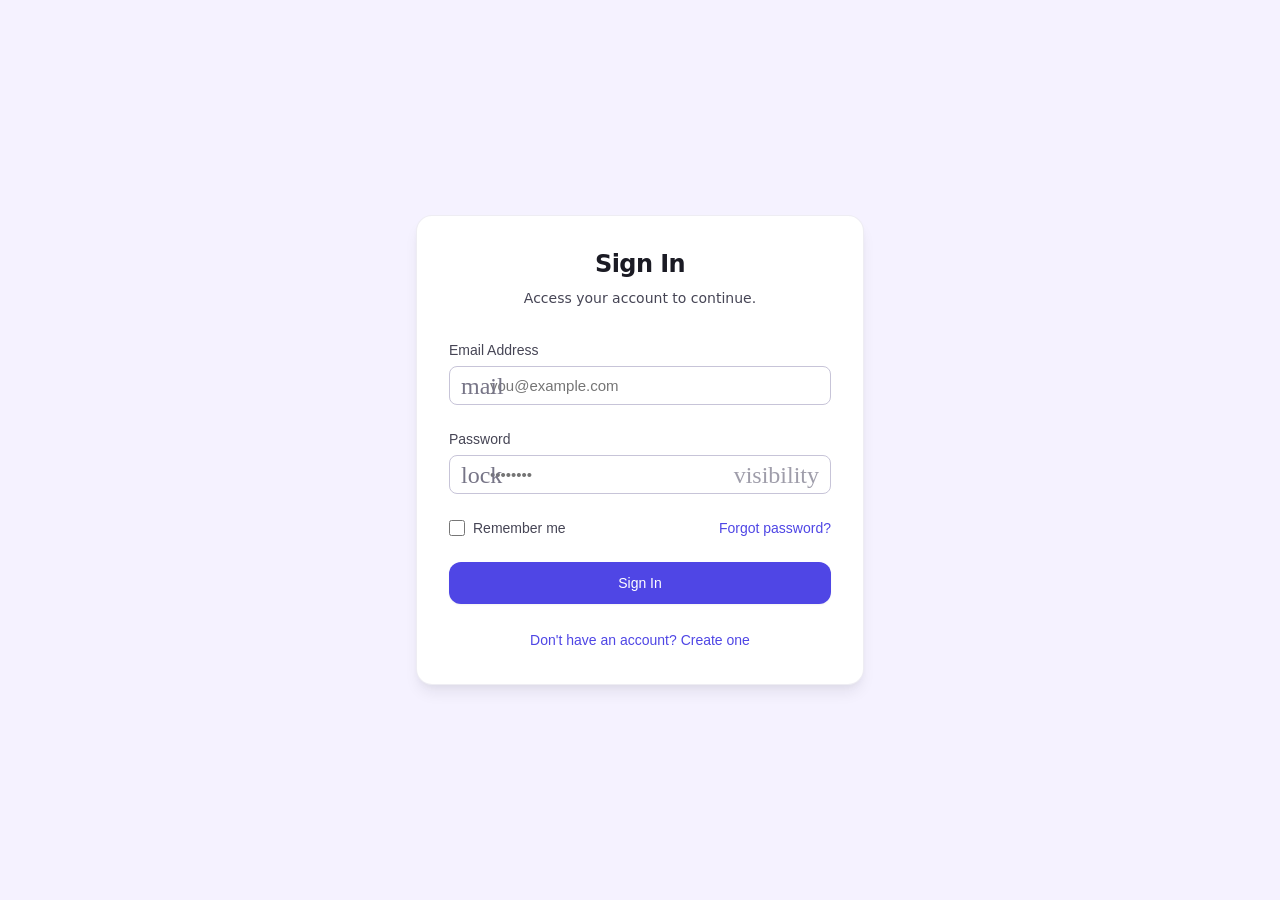
==== dashboard.html @ 5fe22afa "Save all changes" ====
<!DOCTYPE html>

<html lang="en"><head>
<link href="app.css" rel="stylesheet"/>
<script src="subsystems.js" defer></script>
<script src="session-profile.js" defer></script>
<script src="app.js" defer></script>
<script src="dashboard.js" defer></script>
<meta charset="utf-8"/>
<meta content="width=device-width, initial-scale=1.0" name="viewport"/>
<title>Dashboard</title>
<link href="https://fonts.googleapis.com/css2?family=Material+Symbols+Outlined:wght,FILL@100..700,0..1&amp;display=swap" rel="stylesheet"/>
<link href="https://fonts.googleapis.com/css2?family=Inter:wght@400;500;600;700;800;900&amp;family=Public+Sans:wght@400;500;600;700&amp;display=swap" rel="stylesheet"/>
<link href="https://fonts.googleapis.com/css2?family=Material+Symbols+Outlined:wght,FILL@100..700,0..1&amp;display=swap" rel="stylesheet"/>
</head>
<body class="bg-background text-on-background font-body h-screen flex flex-row overflow-hidden">
<div id="sidebar-backdrop" class="fixed top-16 bottom-0 left-0 right-0 md:inset-0 bg-gray-900/50 backdrop-blur-md z-40 hidden md:hidden transition-opacity duration-300 opacity-0"></div>
<!-- Left Sidebar (Collapsible on Desktop, Slide-over on Mobile) -->
<aside id="app-sidebar" class="dashboard-sidebar fixed md:static top-16 bottom-0 md:inset-y-0 left-0 z-50 bg-white flex flex-col h-[calc(100vh-4rem)] md:h-full shrink-0 shadow-xl md:shadow-none transition-all duration-300 ease-in-out overflow-hidden w-72 border-r border-slate-200 -translate-x-full md:translate-x-0 opacity-100">
    <div class="px-5 pt-6 pb-5 border-b border-slate-200">
        <div class="sidebar-brand-card rounded-[2rem] p-6 flex flex-col items-center text-center gap-3">
            <span class="sidebar-brand-icon inline-flex items-center justify-center w-14 h-14 rounded-[1.75rem] bg-slate-100 text-primary text-2xl shadow-sm">
                <span class="material-symbols-outlined">account_balance</span>
            </span>
            <p id="sidebar-brand-title" class="text-sm font-semibold text-slate-950 truncate">Subsystem</p>
            <p id="sidebar-brand-category" class="text-xs text-slate-500 mt-1 truncate">Select a subsystem</p>
        </div>
    </div>
    <nav class="flex-1 overflow-y-auto px-5 py-6 space-y-3">
        <a id="sidebar-dashboard-link" class="sidebar-main-link active" href="dashboard.html?subsystem=supply-chain">
            <span class="sidebar-main-link-icon material-symbols-outlined">dashboard</span>
            <span class="font-label font-medium text-sm">Dashboard</span>
        </a>
        <div id="sidebar-subsystem-nav-panel" class="sidebar-subsystem-nav-panel">
            <nav id="sidebar-subsystem-modules-nav" class="sidebar-subsystem-modules"></nav>
        </div>
    </nav>
</aside>
<!-- Main Content Wrapper -->
<div class="flex-1 flex flex-col h-full overflow-hidden relative">
<!-- TopNavBar (Adapted from JSON) -->
<header class="bg-surface/80 backdrop-blur-md shadow-sm border-b border-outline-variant/30 flex justify-between items-center h-16 px-6 w-full z-30 shrink-0">
<div class="flex items-center gap-3">
<!-- Small Logo and Separator (Responsive across all screen sizes) -->
<img src="data:image/svg+xml,%3Csvg xmlns='http://www.w3.org/2000/svg' width='32' height='32' viewBox='0 0 32 32'%3E%3Crect width='32' height='32' rx='8' fill='%23f1f5f9'/%3E%3Cpath d='M10 16a3 3 0 1 1 0-6 3 3 0 0 1 0 6zm12 6H10l4-5 2.5 3 2-2.5 3.5 4.5z' fill='%23cbd5e1'/%3E%3C/svg%3E" alt="Logo" class="w-8 h-8 rounded-lg object-cover border border-outline-variant/30 shadow-2xs shrink-0">
<span class="text-outline-variant font-light select-none">|</span>
<!-- Responsive Sidebar Toggle Button -->
<button id="desktop-sidebar-toggle" type="button" class="flex items-center justify-center p-2 rounded-xl text-on-surface-variant hover:text-on-surface hover:bg-surface-container-low focus:outline-none transition border border-outline-variant/30 shrink-0 min-w-[2.5rem] min-h-[2.5rem]" title="Close Sidebar">
<span class="material-symbols-outlined text-xl" id="sidebar-toggle-icon">menu_open</span>
</button>
</div>

<!-- Right Side: Profile Dropdown -->
<div class="relative flex items-center">
  <button id="profile-dropdown-toggle" type="button" class="flex items-center gap-3 p-1.5 rounded-full hover:bg-surface-container-low transition-colors focus:outline-none border border-transparent hover:border-outline-variant/30 cursor-pointer" aria-expanded="false" title="Account Menu">
    <div class="w-9 h-9 rounded-full bg-primary-container/30 border border-primary/20 flex items-center justify-center text-primary font-bold text-sm shadow-2xs shrink-0 overflow-hidden">
      <img src="/SupplyChain/Image/profile.jpg" alt="User profile" class="w-full h-full object-cover" onerror="this.style.display='none'; this.nextElementSibling.style.display='flex';" />
      <span style="display:none;" class="w-full h-full items-center justify-center">FJ</span>
    </div>
  </button>

<span class="material-symbols-outlined text-on-surface-variant text-sm hidden sm:inline-block">expand_more</span>
</button>

<!-- Profile Dropdown Menu Container -->
<div id="profile-dropdown-menu" class="absolute right-0 top-14 w-60 bg-surface rounded-2xl shadow-xl border border-outline-variant/30 py-2 z-50 transition-all duration-200 hidden opacity-0 scale-95 origin-top-right">
<div class="px-4 py-3 border-b border-outline-variant/20 md:hidden">
<p class="text-sm font-semibold text-on-surface">Admin User</p>
<p class="text-xs text-on-surface-variant truncate">admin@example.com</p>
</div>
<div class="px-4 py-2 hidden md:block">
<p class="text-xs font-medium text-on-surface-variant uppercase tracking-wider">Account</p>
</div>
<a href="#" class="flex items-center gap-3 px-4 py-2.5 text-sm text-on-surface hover:bg-surface-container-low hover:text-primary transition-colors">
<span class="material-symbols-outlined text-lg text-on-surface-variant">person</span>
<span class="font-medium">My Profile</span>
</a>
<a href="#" class="flex items-center gap-3 px-4 py-2.5 text-sm text-on-surface hover:bg-surface-container-low hover:text-primary transition-colors">
<span class="material-symbols-outlined text-lg text-on-surface-variant">manage_accounts</span>
<span class="font-medium">Settings</span>
</a>
<a href="#" class="flex items-center gap-3 px-4 py-2.5 text-sm text-on-surface hover:bg-surface-container-low hover:text-primary transition-colors">
<span class="material-symbols-outlined text-lg text-on-surface-variant">notifications</span>
<span class="font-medium">Notifications</span>
</a>
<div class="my-1 border-t border-outline-variant/20"></div>
<a href="#" onclick="openDashboardModal('dash-logout-modal'); return false;" class="flex items-center gap-3 px-4 py-2.5 text-sm text-red-600 hover:bg-red-50 transition-colors font-medium cursor-pointer">
<span class="material-symbols-outlined text-lg">logout</span>
<span>Log Out</span>
</a>
</div>
</div>
</header>
<!-- Main Scrollable Area -->
<main class="flex-1 overflow-y-auto bg-surface-container-lowest p-6 md:p-8">
<div class="max-w-7xl mx-auto space-y-8">
<div class="flex flex-col gap-6">
    <!-- Enterprise Dynamic Breadcrumb Standard Bar (Multi-Module Compatible) -->
    <div class="bg-surface-container-lowest rounded-xl sm:rounded-2xl border border-outline-variant/60 shadow-sm p-4 sm:px-6 sm:py-4.5 flex flex-col md:flex-row md:items-center justify-between gap-4 w-full max-w-full">
        <nav aria-label="Breadcrumb" class="flex flex-wrap items-center gap-2 sm:gap-3 min-w-0">
            <!-- Active Synchronized View -->
            <div class="inline-flex items-center gap-2 px-3.5 py-2 rounded-xl bg-primary/10 text-primary text-xs sm:text-sm font-bold border border-primary/20 shadow-2xs">
                <span class="material-symbols-outlined text-[20px] fill">dashboard</span>
                <span>Dashboard</span>
                <span class="h-2 w-2 rounded-full bg-emerald-500 animate-pulse" title="Live Synchronized View"></span>
            </div>
        </nav>
    </div>
    <div class="flex flex-col sm:flex-row sm:items-center justify-between gap-4 w-full">
        <div>
            <h1 class="text-3xl font-headline font-bold text-on-surface" id="dashboard-heading">Welcome back, Admin</h1>
            <p class="text-on-surface-variant text-sm mt-2" id="dashboard-copy">Here’s what’s happening in Financial Management today.</p>
        </div>
        <div class="flex flex-wrap items-center justify-start sm:justify-end gap-3 shrink-0">
            <div class="relative">
                <select id="time-range-selector" class="appearance-none bg-surface border border-outline-variant/50 rounded-xl px-4 py-2 pr-8 text-sm font-medium text-on-surface hover:border-outline-variant focus:outline-none focus:border-primary cursor-pointer">
                    <option value="7">Last 7 days</option>
                    <option value="30" selected>Last 30 days</option>
                    <option value="90">This Quarter</option>
                    <option value="365">This Year</option>
                </select>
                <span class="material-symbols-outlined absolute right-2 top-1/2 -translate-y-1/2 text-on-surface-variant pointer-events-none text-sm">calendar_today</span>
            </div>
            <button id="export-report" class="btn-secondary dashboard-action-button m-0">
                <span class="material-symbols-outlined">file_download</span>
                Export Report
            </button>
            <button id="new-transaction" class="btn-primary dashboard-action-button m-0">
                <span class="material-symbols-outlined">add</span>
                New Transaction
            </button>
        </div>
    </div>
</div>
<!-- Critical Alerts Section -->
<div id="dashboard-critical-alerts" class="hidden"></div>
<!-- Stat Cards Grid -->
<div id="dashboard-stats-grid" class="grid grid-cols-1 sm:grid-cols-2 lg:grid-cols-4 gap-6"></div>
<div id="dashboard-charts" class="grid grid-cols-1 lg:grid-cols-[1.8fr_1fr] gap-6">
    <div id="dashboard-chart-overview" class="dashboard-card bg-white shadow-sm border border-slate-200"></div>
    <div id="dashboard-chart-breakdown" class="dashboard-card bg-white shadow-sm border border-slate-200"></div>
</div>
<div class="grid grid-cols-1 xl:grid-cols-[2.5fr_1fr] gap-6">
    <div class="bg-white rounded-[1.75rem] shadow-sm border border-slate-200 overflow-hidden">
        <div class="px-6 py-4 border-b border-outline-variant/30 flex flex-col sm:flex-row sm:items-center justify-between gap-4">
            <h2 class="text-lg font-headline font-semibold text-on-surface">Recent Activity</h2>
            <div class="flex items-center gap-2">
                <div class="flex gap-1 bg-surface-container-low rounded-lg p-1">
                    <button class="activity-filter-btn active px-3 py-1.5 rounded-md text-xs font-medium transition-colors" data-filter="all">All</button>
                    <button class="activity-filter-btn px-3 py-1.5 rounded-md text-xs font-medium transition-colors" data-filter="Shipments">Shipments</button>
                    <button class="activity-filter-btn px-3 py-1.5 rounded-md text-xs font-medium transition-colors" data-filter="Inventory">Inventory</button>
                    <button class="activity-filter-btn px-3 py-1.5 rounded-md text-xs font-medium transition-colors" data-filter="Vendors">Vendors</button>
                </div>
                <button class="text-sm font-medium text-primary hover:text-on-primary-fixed-variant transition-colors flex items-center gap-1">
                    View All <span class="material-symbols-outlined text-sm">arrow_forward</span>
                </button>
            </div>
        </div>
        <div class="overflow-x-auto">
            <table class="w-full text-left border-collapse">
                <thead>
                    <tr class="bg-surface-container-low/50">
                        <th class="px-6 py-3 text-xs font-semibold text-on-surface-variant uppercase tracking-wider border-b border-outline-variant/30 cursor-pointer hover:bg-surface-container-low transition-colors group">
                            <div class="flex items-center justify-between gap-2.5 whitespace-nowrap"><span>Activity</span> <span class="material-symbols-outlined text-[15px] shrink-0 ml-1.5 opacity-0 group-hover:opacity-100 transition-opacity">arrow_downward</span></div>
                        </th>
                        <th class="px-6 py-3 text-xs font-semibold text-on-surface-variant uppercase tracking-wider border-b border-outline-variant/30 cursor-pointer hover:bg-surface-container-low transition-colors group">
                            <div class="flex items-center justify-between gap-2.5 whitespace-nowrap"><span>Status</span> <span class="material-symbols-outlined text-[15px] shrink-0 ml-1.5 opacity-0 group-hover:opacity-100 transition-opacity">arrow_downward</span></div>
                        </th>
                        <th class="px-6 py-3 text-xs font-semibold text-on-surface-variant uppercase tracking-wider border-b border-outline-variant/30 cursor-pointer hover:bg-surface-container-low transition-colors group">
                            <div class="flex items-center justify-between gap-2.5 whitespace-nowrap"><span>Time</span> <span class="material-symbols-outlined text-[15px] shrink-0 ml-1.5 opacity-0 group-hover:opacity-100 transition-opacity">arrow_downward</span></div>
                        </th>
                        <th class="px-6 py-3 text-xs font-semibold text-on-surface-variant uppercase tracking-wider border-b border-outline-variant/30">Action</th>
                    </tr>
                </thead>
                <tbody id="dashboard-activity-tbody" class="divide-y divide-outline-variant/20"></tbody>
            </table>
        </div>
        <div class="px-6 py-4 border-t border-outline-variant/30 flex items-center justify-between bg-surface-container-low/30">
            <p class="text-sm text-on-surface-variant">Showing <span class="font-medium">1</span> to <span class="font-medium">3</span> of <span class="font-medium">45</span> results</p>
            <div class="flex gap-2">
                <button class="px-3 py-1 rounded border border-outline-variant/50 text-sm font-medium text-on-surface-variant hover:bg-surface-variant transition-colors disabled:opacity-50">Previous</button>
                <button class="px-3 py-1 rounded border border-outline-variant/50 text-sm font-medium text-on-surface-variant hover:bg-surface-variant transition-colors">Next</button>
            </div>
        </div>
    </div>
    <div id="dashboard-quick-actions" class="bg-surface rounded-xl shadow-sm border border-outline-variant/30 p-6">
        <div class="flex items-center justify-between mb-4">
            <h2 class="text-lg font-headline font-semibold text-on-surface">Quick Actions</h2>
        </div>
        <div id="dashboard-quick-actions-list" class="space-y-3"></div>
    </div>
</div>
</div>
<!-- Footer from JSON -->
<footer class="mt-12 w-full py-8 border-t border-outline-variant/30 flex flex-col md:flex-row justify-between items-center gap-4 text-label-sm">
<div class="flex items-center gap-2">
<span class="text-lg font-headline font-bold text-on-surface">Dashboard</span>
<span class="text-on-surface-variant">© 2026 Dashboard Application. All rights reserved.</span>
</div>
<div class="flex gap-4">
<a class="text-on-surface-variant hover:underline hover:text-primary transition-colors" href="#">Privacy Policy</a>
<a class="text-on-surface-variant hover:underline hover:text-primary transition-colors" href="#">Terms of Service</a>
<a class="text-on-surface-variant hover:underline hover:text-primary transition-colors" href="#">Github</a>
<a class="text-on-surface-variant hover:underline hover:text-primary transition-colors" href="#">Support</a>
</div>
</footer>
</main>
</div>

<!-- Dashboard Confirmation Modals -->
<div id="dash-delete-modal" class="fixed inset-0 z-50 flex items-center justify-center p-4 bg-gray-900/60 backdrop-blur-sm hidden opacity-0 transition-opacity duration-200" onclick="if(event.target.id==='dash-delete-modal') closeDashboardModal('dash-delete-modal')">
<div class="bg-surface rounded-3xl max-w-md w-full p-6 md:p-7 shadow-2xl border border-outline-variant/30 relative transform scale-95 transition-transform duration-200" onclick="event.stopPropagation()">
<button type="button" onclick="closeDashboardModal('dash-delete-modal')" class="absolute top-5 right-5 p-1.5 rounded-full text-on-surface-variant hover:text-on-surface hover:bg-surface-container-low transition-colors" title="Close modal">
<span class="material-symbols-outlined text-xl">close</span>
</button>
<div class="flex items-center gap-3 mb-5">
<div class="w-12 h-12 rounded-2xl bg-red-100 border border-red-200 flex items-center justify-center text-red-600 shrink-0">
<span class="material-symbols-outlined text-2xl">delete_forever</span>
</div>
<div>
<h3 class="text-lg font-headline font-bold text-on-surface">Delete User Record</h3>
<p class="text-xs text-on-surface-variant">Permanent action &bull; Revoke access</p>
</div>
</div>
<p class="text-sm text-on-surface leading-relaxed mb-6">
Are you sure you want to delete the account for <strong id="delete-target-name" class="font-semibold text-red-600">Sarah Jenkins</strong>? All historical logs and permissions will be purged.
</p>
<div class="flex justify-end gap-3 pt-4 border-t border-outline-variant/20">
<button type="button" onclick="closeDashboardModal('dash-delete-modal')" class="px-4 py-2 rounded-xl border border-outline-variant/50 text-on-surface font-medium text-sm hover:bg-surface-container-low transition-colors cursor-pointer">
Cancel
</button>
<button type="button" onclick="confirmDashboardAction('dash-delete-modal', 'User record deleted successfully!')" class="flex items-center gap-1.5 px-5 py-2 rounded-xl bg-red-600 hover:bg-red-700 text-white font-semibold text-sm shadow-md shadow-red-600/20 transition-all cursor-pointer">
<span class="material-symbols-outlined text-base">delete</span>
<span>Delete Permanently</span>
</button>
</div>
</div>
</div>

<div id="dash-logout-modal" class="fixed inset-0 z-50 flex items-center justify-center p-4 bg-gray-900/60 backdrop-blur-sm hidden opacity-0 transition-opacity duration-200" onclick="if(event.target.id==='dash-logout-modal') closeDashboardModal('dash-logout-modal')">
<div class="bg-surface rounded-3xl max-w-sm w-full p-6 shadow-2xl border border-outline-variant/30 relative transform scale-95 transition-transform duration-200 text-center" onclick="event.stopPropagation()">
<button type="button" onclick="closeDashboardModal('dash-logout-modal')" class="absolute top-4 right-4 p-1.5 rounded-full text-on-surface-variant hover:text-on-surface hover:bg-surface-container-low transition-colors" title="Close modal">
<span class="material-symbols-outlined text-xl">close</span>
</button>
<div class="w-14 h-14 shrink-0 rounded-full bg-surface-container-high border border-outline-variant/40 flex items-center justify-center text-on-surface mx-auto mb-4">
<span class="material-symbols-outlined text-3xl text-on-surface-variant">logout</span>
</div>
<h3 class="text-xl font-headline font-bold text-on-surface mb-2">Sign Out of Session?</h3>
<p class="text-sm text-on-surface-variant leading-relaxed mb-6">
Are you sure you want to log out of your current administration session?
</p>
<div class="flex gap-3">
<button type="button" onclick="closeDashboardModal('dash-logout-modal')" class="flex-1 px-4 py-2.5 rounded-xl border border-outline-variant/50 text-on-surface font-medium text-sm hover:bg-surface-container-low transition-colors cursor-pointer">
Cancel
</button>
<button type="button" onclick="performLogout()" class="flex-1 px-4 py-2.5 rounded-xl bg-red-600 hover:bg-red-700 text-white font-semibold text-sm shadow-md shadow-red-600/20 transition-all cursor-pointer">
    Sign Out
    </button>
</div>
</div>
</div>

<div id="dash-quick-action-modal" class="fixed inset-0 z-50 flex items-center justify-center p-4 bg-gray-900/60 backdrop-blur-sm hidden opacity-0 transition-opacity duration-200" onclick="if(event.target.id==='dash-quick-action-modal') closeDashboardModal('dash-quick-action-modal')">
<div class="bg-surface rounded-3xl max-w-md w-full p-6 shadow-2xl border border-outline-variant/30 relative transform scale-95 transition-transform duration-200" onclick="event.stopPropagation()">
<button type="button" onclick="closeDashboardModal('dash-quick-action-modal')" class="absolute top-4 right-4 p-1.5 rounded-full text-on-surface-variant hover:text-on-surface hover:bg-surface-container-low transition-colors" title="Close modal">
<span class="material-symbols-outlined text-xl">close</span>
</button>
<div class="flex items-center gap-3 mb-5">
<div class="w-12 h-12 rounded-2xl bg-primary/10 border border-primary/20 flex items-center justify-center text-primary shrink-0">
<span class="material-symbols-outlined text-2xl" id="quick-action-modal-icon">bolt</span>
</div>
<div>
<h3 class="text-lg font-headline font-bold text-on-surface" id="quick-action-modal-title">Quick Action</h3>
<p class="text-xs text-on-surface-variant">Complete the form below</p>
</div>
</div>
<div id="quick-action-modal-content" class="space-y-4 mb-6"></div>
<div class="flex justify-end gap-3 pt-4 border-t border-outline-variant/20">
<button type="button" onclick="closeDashboardModal('dash-quick-action-modal')" class="px-4 py-2 rounded-xl border border-outline-variant/50 text-on-surface font-medium text-sm hover:bg-surface-container-low transition-colors cursor-pointer">
Cancel
</button>
<button type="button" onclick="submitQuickAction()" class="flex items-center gap-1.5 px-5 py-2 rounded-xl bg-primary hover:bg-primary/90 text-white font-semibold text-sm shadow-md shadow-primary/20 transition-all cursor-pointer">
<span class="material-symbols-outlined text-base">check</span>
<span>Submit</span>
</button>
</div>
</div>
</div>

<div id="dash-toast-container" class="fixed bottom-6 right-6 z-50 flex flex-col gap-2 pointer-events-none"></div>

<script>
    function openDashboardModal(modalId, targetName) {
        if (targetName && document.getElementById('delete-target-name')) {
            document.getElementById('delete-target-name').textContent = targetName;
        }
        const modal = document.getElementById(modalId);
        if (!modal) return;
        modal.classList.remove('hidden');
        void modal.offsetWidth;
        modal.classList.remove('opacity-0');
        modal.classList.add('opacity-100');
        const box = modal.firstElementChild;
        if (box) {
            box.classList.remove('scale-95');
            box.classList.add('scale-100');
        }
        document.body.style.overflow = 'hidden';
    }
    
    function closeDashboardModal(modalId) {
        const modal = document.getElementById(modalId);
        if (!modal) return;
        modal.classList.remove('opacity-100');
        modal.classList.add('opacity-0');
        const box = modal.firstElementChild;
        if (box) {
            box.classList.remove('scale-100');
            box.classList.add('scale-95');
        }
        setTimeout(() => {
            modal.classList.add('hidden');
            document.body.style.overflow = '';
        }, 200);
    }
    
    function confirmDashboardAction(modalId, toastMessage) {
        closeDashboardModal(modalId);
        const container = document.getElementById('dash-toast-container');
        if (!container) return;
        const toast = document.createElement('div');
        toast.className = 'bg-surface text-on-surface px-5 py-3.5 rounded-2xl shadow-xl border border-outline-variant/40 flex items-center gap-3 transform translate-y-4 opacity-0 transition-all duration-300 pointer-events-auto';
        toast.innerHTML = `
            <div class="w-7 h-7 rounded-full bg-green-100 text-green-700 flex items-center justify-center shrink-0">
                <span class="material-symbols-outlined text-sm font-bold">check</span>
            </div>
            <span class="text-sm font-medium">${toastMessage}</span>
        `;
        container.appendChild(toast);
        void toast.offsetWidth;
        toast.classList.remove('translate-y-4', 'opacity-0');
        setTimeout(() => {
            toast.classList.add('translate-y-4', 'opacity-0');
            setTimeout(() => toast.remove(), 300);
        }, 3500);
    }
    
    async function performLogout() {
        const BASE = window.APP_BASE_URL || '/SupplyChain';
        closeDashboardModal('dash-logout-modal');
        try {
            await fetch(`${BASE}/logout.php`, {
                method: 'POST',
                credentials: 'same-origin'
            });
        } catch (e) {
            console.warn('Logout server call skipped:', e);
        }
        localStorage.removeItem('authToken');
        sessionStorage.clear();

        const container = document.getElementById('dash-toast-container');
        if (container) {
            const toast = document.createElement('div');
            toast.className = 'bg-surface text-on-surface px-5 py-3.5 rounded-2xl shadow-xl border border-outline-variant/40 flex items-center gap-3 transform translate-y-4 opacity-0 transition-all duration-300 pointer-events-auto';
            toast.innerHTML = `
                <div class="w-7 h-7 rounded-full bg-green-100 text-green-700 flex items-center justify-center shrink-0">
                    <span class="material-symbols-outlined text-sm font-bold">check</span>
                </div>
                <span class="text-sm font-medium">Signed out successfully.</span>
            `;
            container.appendChild(toast);
            void toast.offsetWidth;
            toast.classList.remove('translate-y-4', 'opacity-0');
        }

        setTimeout(() => {
            window.location.replace('index.html');
        }, 600);
    }

    document.addEventListener('keydown', (e) => {
        if (e.key === 'Escape') {
            ['dash-delete-modal', 'dash-logout-modal'].forEach(id => {
                const modal = document.getElementById(id);
                if (modal && !modal.classList.contains('hidden')) {
                    closeDashboardModal(id);
                }
            });
        }
    });

    const actionIconMap = {
        'Approve purchase orders': 'task_alt',
        'Review supplier ratings': 'star',
        'Update inventory counts': 'inventory_2',
        'Track outstanding shipments': 'local_shipping'
    };

    function openQuickActionModal(action) {
        const modal = document.getElementById('dash-quick-action-modal');
        const titleEl = document.getElementById('quick-action-modal-title');
        const iconEl = document.getElementById('quick-action-modal-icon');
        const contentEl = document.getElementById('quick-action-modal-content');

        if (!modal || !titleEl || !iconEl || !contentEl) return;

        titleEl.textContent = action;
        iconEl.textContent = actionIconMap[action] || 'bolt';

        const formFields = {
            'Approve purchase orders': `
                <div>
                    <label class="block text-sm font-medium text-on-surface mb-1">PO Number</label>
                    <input type="text" class="w-full px-3 py-2 rounded-lg border border-outline-variant/50 focus:outline-none focus:border-primary" placeholder="Enter PO number">
                </div>
                <div>
                    <label class="block text-sm font-medium text-on-surface mb-1">Supplier</label>
                    <input type="text" class="w-full px-3 py-2 rounded-lg border border-outline-variant/50 focus:outline-none focus:border-primary" placeholder="Enter supplier name">
                </div>
            `,
            'Review supplier ratings': `
                <div>
                    <label class="block text-sm font-medium text-on-surface mb-1">Supplier</label>
                    <select class="w-full px-3 py-2 rounded-lg border border-outline-variant/50 focus:outline-none focus:border-primary">
                        <option>Select supplier...</option>
                        <option>Supplier Alpha</option>
                        <option>Supplier Beta</option>
                        <option>Supplier Gamma</option>
                    </select>
                </div>
                <div>
                    <label class="block text-sm font-medium text-on-surface mb-1">Rating (1-5)</label>
                    <input type="number" min="1" max="5" class="w-full px-3 py-2 rounded-lg border border-outline-variant/50 focus:outline-none focus:border-primary" placeholder="5">
                </div>
            `,
            'Update inventory counts': `
                <div>
                    <label class="block text-sm font-medium text-on-surface mb-1">SKU / Item</label>
                    <input type="text" class="w-full px-3 py-2 rounded-lg border border-outline-variant/50 focus:outline-none focus:border-primary" placeholder="Enter SKU">
                </div>
                <div>
                    <label class="block text-sm font-medium text-on-surface mb-1">New Count</label>
                    <input type="number" class="w-full px-3 py-2 rounded-lg border border-outline-variant/50 focus:outline-none focus:border-primary" placeholder="Enter quantity">
                </div>
            `,
            'Track outstanding shipments': `
                <div>
                    <label class="block text-sm font-medium text-on-surface mb-1">Tracking Number</label>
                    <input type="text" class="w-full px-3 py-2 rounded-lg border border-outline-variant/50 focus:outline-none focus:border-primary" placeholder="Enter tracking number">
                </div>
            `
        };

        contentEl.innerHTML = formFields[action] || '<p class="text-sm text-on-surface-variant">No form fields configured for this action.</p>';

        openDashboardModal('dash-quick-action-modal');
    }

    function submitQuickAction() {
        closeDashboardModal('dash-quick-action-modal');
        confirmDashboardAction(null, 'Action submitted successfully!');
    }

    (async function ensureAuthenticated() {
        const BASE = window.APP_BASE_URL || '/SupplyChain';
        try {
            const resp = await fetch(`${BASE}/check_session.php`, {
                method: 'GET',
                credentials: 'same-origin'
            });
            if (!resp.ok) {
                window.location.replace('index.html');
                return;
            }
            let data = {};
            const contentType = resp.headers.get('content-type') || '';
            if (contentType.includes('application/json')) {
                data = await resp.json();
            } else {
                const raw = await resp.text();
                const s = raw.indexOf('{');
                const en = raw.lastIndexOf('}');
                if (s !== -1 && en !== -1) {
                    try { data = JSON.parse(raw.slice(s, en + 1)); } catch (_) { /* ignore */ }
                }
            }
            if (!data || !data.logged_in) {
                window.location.replace('index.html');
                return;
            }
            applyUserToProfile(data);
        } catch (e) {
            console.warn('Auth check error:', e);
        }
    })();
    </script>
</body></html>
---- app.css ----
/* ==========================================================================
   PURE CSS LARAVEL BREEZE & MATERIAL 3 DESIGN SYSTEM (app.css)
   Universal CSS-Only Stylesheet for index.html and all 15 code.html prototypes.
   Zero Tailwind CSS, Zero JavaScript required. Pure CSS Utility & UI Architecture.
   ========================================================================== */

@import url('https://fonts.googleapis.com/css2?family=Inter:wght@300;400;500;600;700;800;900&family=Public+Sans:wght@400;500;600&display=swap');
@import url('https://fonts.googleapis.com/css2?family=Material+Symbols+Outlined:wght,FILL@100..700,0..1&display=swap');

:root {
  /* Core Design Tokens - Breeze & Material 3 Light Theme */
  --bg-main: #fcf8ff;
  --bg-surface-low: #f5f2ff;
  --bg-surface: #ffffff;
  --bg-surface-high: #eae6f4;
  --bg-surface-highest: #e4e1ee;
  
  /* Text & Content Tokens */
  --text-main: #1b1b24;
  --text-muted: #464555;
  --text-dim: #777587;
  --text-inverse: #ffffff;
  --outline: #777587;
  --outline-variant: #c7c4d8;

  /* Brand Accents */
  --primary: #4f46e5;
  --primary-hover: #4338ca;
  --primary-light: #e2dfff;
  --primary-container: #4f46e5;
  --on-primary: #ffffff;
  --on-primary-container: #dad7ff;
  --secondary: #58579b;
  --on-secondary: #ffffff;
  --secondary-container: #b6b4ff;
  --tertiary: #a44100;
  --on-tertiary: #ffffff;
  --tertiary-container: #ffd2be;
  --error: #ba1a1a;
  --on-error: #ffffff;
  --error-container: #ffdad6;
  --on-error-container: #93000a;

  /* Category Filter Colors */
  --auth-color: #e11d48;
  --auth-bg: #ffe4e6;
  --auth-border: #fecdd3;
  --comp-color: #4f46e5;
  --comp-bg: #e0e7ff;
  --comp-border: #c7d2fe;
  --layout-color: #059669;
  --layout-bg: #d1fae5;
  --layout-border: #a7f3d0;
  --system-color: #d97706;
  --system-bg: #fef3c7;
  --system-border: #fde68a;

  /* Elevation & Shadows */
  --shadow-sm: 0 1px 2px 0 rgba(0, 0, 0, 0.05);
  --shadow-md: 0 4px 6px -1px rgba(27, 27, 36, 0.06), 0 2px 4px -2px rgba(27, 27, 36, 0.04);
  --shadow-lg: 0 10px 15px -3px rgba(27, 27, 36, 0.08), 0 4px 6px -2px rgba(27, 27, 36, 0.04);
  --shadow-xl: 0 20px 25px -5px rgba(27, 27, 36, 0.1), 0 10px 10px -5px rgba(27, 27, 36, 0.04);
  --shadow-hover: 0 20px 25px -5px rgba(79, 70, 229, 0.12), 0 8px 10px -6px rgba(79, 70, 229, 0.08);

  /* Typography */
  --font-sans: 'Inter', system-ui, -apple-system, sans-serif;
  --font-label: 'Public Sans', system-ui, -apple-system, sans-serif;
  
  /* Sizing & Transitions */
  --radius-sm: 0.375rem;
  --radius-md: 0.5rem;
  --radius-lg: 0.75rem;
  --radius-xl: 1rem;
  --radius-2xl: 1.5rem;
  --radius-full: 9999px;
  --transition-fast: 0.15s ease;
  --transition-smooth: 0.25s cubic-bezier(0.16, 1, 0.3, 1);
}

/* ==========================================================================
   CSS Reset & Base Rules
   ========================================================================== */
*, *::before, *::after {
  box-sizing: border-box;
  margin: 0;
  padding: 0;
}

html {
  scroll-behavior: smooth;
  font-size: 16px;
  color-scheme: light;
}

body {
  font-family: var(--font-sans);
  background-color: var(--bg-main);
  color: var(--text-main);
  line-height: 1.5;
  min-height: 100vh;
  display: flex;
  flex-direction: column;
  -webkit-font-smoothing: antialiased;
}

::selection {
  background-color: var(--primary);
  color: #ffffff;
}

::-webkit-scrollbar {
  width: 8px;
  height: 8px;
}
::-webkit-scrollbar-track {
  background: var(--bg-main);
}
::-webkit-scrollbar-thumb {
  background: #cbd5e1;
  border-radius: var(--radius-full);
}
::-webkit-scrollbar-thumb:hover {
  background: var(--primary);
}

h1, h2, h3, h4, h5, h6 {
  font-family: var(--font-sans);
  font-weight: 700;
  color: var(--text-main);
  line-height: 1.25;
  letter-spacing: -0.025em;
}

a {
  color: inherit;
  text-decoration: none;
  transition: all var(--transition-fast);
}

img, svg {
  max-width: 100%;
  height: auto;
  display: block;
}

button, input, select, textarea {
  font-family: inherit;
  font-size: inherit;
  color: inherit;
  background: none;
  border: none;
  outline: none;
}

button, label[for^="filter-"] {
  cursor: pointer;
  user-select: none;
}

/* ==========================================================================
   PURE CSS RADIO FILTERING LOGIC (Zero JavaScript)
   ========================================================================== */
.filter-radio {
  display: none !important;
}

/* Active filter button styles based on checked radio */
#filter-all:checked ~ * .filter-container label[for="filter-all"],
#filter-auth:checked ~ * .filter-container label[for="filter-auth"],
#filter-comp:checked ~ * .filter-container label[for="filter-comp"],
#filter-layout:checked ~ * .filter-container label[for="filter-layout"],
#filter-system:checked ~ * .filter-container label[for="filter-system"] {
  background: var(--primary);
  color: #ffffff;
  border-color: var(--primary);
  box-shadow: 0 4px 12px rgba(79, 70, 229, 0.25);
}

#filter-auth:checked ~ * .filter-container label[for="filter-auth"] {
  background: var(--auth-color);
  border-color: var(--auth-color);
  box-shadow: 0 4px 12px rgba(225, 29, 72, 0.25);
}

/* Active count pill styles */
#filter-all:checked ~ * .filter-container label[for="filter-all"] .count-pill,
#filter-auth:checked ~ * .filter-container label[for="filter-auth"] .count-pill,
#filter-comp:checked ~ * .filter-container label[for="filter-comp"] .count-pill,
#filter-layout:checked ~ * .filter-container label[for="filter-layout"] .count-pill,
#filter-system:checked ~ * .filter-container label[for="filter-system"] .count-pill {
  background: rgba(255, 255, 255, 0.25);
  color: #ffffff;
}

/* Hide non-matching component cards in pure CSS when filter is checked */
#filter-auth:checked ~ * .components-grid .component-card:not([data-group="Authentication"]),
#filter-comp:checked ~ * .components-grid .component-card:not([data-group="Components"]),
#filter-layout:checked ~ * .components-grid .component-card:not([data-group="Layouts"]),
#filter-system:checked ~ * .components-grid .component-card:not([data-group="Design Systems"]) {
  display: none !important;
}

/* ==========================================================================
   Header & Navigation
   ========================================================================== */
.app-wrapper {
  display: flex;
  flex-direction: column;
  min-height: 100vh;
  width: 100%;
}

.container {
  width: 100%;
  max-width: 1280px;
  margin: 0 auto;
  padding: 0 1.5rem;
}

@media (max-width: 640px) {
  .container {
    padding: 0 1rem;
  }
}

.app-header {
  position: sticky;
  top: 0;
  z-index: 50;
  background: rgba(255, 255, 255, 0.85);
  backdrop-filter: blur(12px);
  -webkit-backdrop-filter: blur(12px);
  border-bottom: 1px solid var(--bg-surface-highest);
  box-shadow: var(--shadow-sm);
  transition: all var(--transition-smooth);
}

.header-content {
  display: flex;
  align-items: center;
  justify-content: space-between;
  height: 4.5rem;
}

.brand-identity {
  display: flex;
  align-items: center;
  gap: 0.875rem;
}

.brand-logo {
  width: 2.5rem;
  height: 2.5rem;
  border-radius: var(--radius-md);
  background: var(--primary);
  display: flex;
  align-items: center;
  justify-content: center;
  font-weight: 800;
  font-size: 1.125rem;
  color: #ffffff;
  box-shadow: 0 4px 10px rgba(79, 70, 229, 0.25);
}

.brand-text h1 {
  font-size: 1.25rem;
  font-weight: 800;
  color: var(--text-main);
  letter-spacing: -0.03em;
}

.brand-text h1 span {
  color: var(--primary);
}

.brand-badge {
  display: inline-flex;
  align-items: center;
  padding: 0.2rem 0.6rem;
  border-radius: var(--radius-full);
  background: var(--primary-light);
  color: var(--primary);
  font-size: 0.75rem;
  font-weight: 600;
  border: 1px solid rgba(79, 70, 229, 0.2);
}

/* ==========================================================================
   Hero Section
   ========================================================================== */
.hero-section {
  padding: 3.5rem 0 2.5rem;
  text-align: center;
}

.hero-badge {
  display: inline-flex;
  align-items: center;
  gap: 0.5rem;
  padding: 0.35rem 0.875rem;
  background: var(--primary-light);
  border: 1px solid rgba(79, 70, 229, 0.25);
  border-radius: var(--radius-full);
  color: var(--primary);
  font-size: 0.8125rem;
  font-weight: 600;
  margin-bottom: 1.25rem;
}

.hero-title {
  font-size: 3rem;
  font-weight: 900;
  margin-bottom: 1rem;
  color: var(--text-main);
  letter-spacing: -0.04em;
}

.hero-title span {
  color: var(--primary);
}

.hero-subtitle {
  font-size: 1.125rem;
  color: var(--text-muted);
  max-width: 640px;
  margin: 0 auto 2rem;
  line-height: 1.6;
}

@media (max-width: 640px) {
  .hero-title {
    font-size: 2rem;
  }
  .hero-subtitle {
    font-size: 0.95rem;
  }
}

.module-selector-section {
  background: radial-gradient(circle at top left, rgba(124, 58, 237, 0.16), transparent 32%),
              radial-gradient(circle at bottom right, rgba(99, 102, 241, 0.18), transparent 28%),
              linear-gradient(180deg, #050b1d 0%, #0c1229 42%, #0f172a 100%);
}

.subsystem-dashboard-section {
  background: #090f22;
}

.module-section-header,
.dashboard-header {
  display: flex;
  align-items: center;
  justify-content: space-between;
  gap: 1.5rem;
  margin-bottom: 2rem;
  border-bottom: 1px solid rgba(148, 163, 184, 0.12);
  padding-bottom: 1.5rem;
}

.module-section-header .eyebrow,
.dashboard-header .eyebrow {
  font-size: 0.75rem;
  font-weight: 700;
  letter-spacing: 0.28em;
  text-transform: uppercase;
  color: #c4b5fd;
  margin-bottom: 0.5rem;
}

.section-title,
.dashboard-title {
  font-size: clamp(2rem, 2.6vw, 2.75rem);
  color: #f8fafc;
  margin-bottom: 0.75rem;
}

.section-copy,
.dashboard-description {
  color: #cbd5e1;
  max-width: 760px;
  line-height: 1.75;
}

.search-box {
  position: relative;
  width: min(100%, 320px);
}

.search-box .search-icon {
  position: absolute;
  left: 1rem;
  top: 50%;
  transform: translateY(-50%);
  width: 18px;
  height: 18px;
  color: #8f9fcb;
  pointer-events: none;
}

.search-input {
  width: 100%;
  padding: 0.95rem 1rem 0.95rem 3rem;
  border-radius: 9999px;
  border: 1px solid rgba(255, 255, 255, 0.12);
  background: rgba(15, 23, 42, 0.88);
  color: #f8fafc;
  box-shadow: inset 0 1px 2px rgba(255, 255, 255, 0.05);
}

.search-input::placeholder {
  color: #8f9fcb;
}

.module-selector-grid,
.dashboard-module-grid {
  display: grid;
  grid-template-columns: repeat(auto-fill, minmax(300px, 1fr));
  gap: 1.5rem;
}

.module-selection-panel,
.module-card,
.dashboard-card {
  background: rgba(15, 23, 42, 0.95);
  border: 1px solid rgba(148, 163, 184, 0.14);
  border-radius: var(--radius-2xl);
}

.module-selection-panel {
  padding: 2rem;
  box-shadow: 0 28px 80px -45px rgba(15, 23, 42, 0.7);
  overflow: hidden;
}

.module-folder-card {
  background: rgba(15, 23, 42, 0.9);
  border: 1px solid rgba(148, 163, 184, 0.18);
  border-radius: var(--radius-2xl);
  padding: 1.5rem;
  margin-bottom: 1.75rem;
  box-shadow: inset 0 0 0 1px rgba(255, 255, 255, 0.03);
}

.folder-card-top {
  display: flex;
  align-items: flex-start;
  gap: 1rem;
  margin-bottom: 1.5rem;
}

.folder-badge {
  display: inline-flex;
  align-items: center;
  justify-content: center;
  min-width: 3.5rem;
  min-height: 3.5rem;
  border-radius: 1rem;
  background: rgba(99, 102, 241, 0.2);
  color: #ede9fe;
  font-size: 1rem;
  padding: 0.75rem;
  box-shadow: inset 0 0 0 1px rgba(255, 255, 255, 0.05);
}

.folder-title {
  font-size: 1.6rem;
  color: #f8fafc;
  margin: 0 0 0.5rem;
}

.folder-copy {
  margin: 0;
  color: rgba(226, 232, 255, 0.82);
  max-width: 740px;
  line-height: 1.75;
}

.folder-content {
  display: grid;
  gap: 1rem;
}

.folder-card-row {
  display: grid;
  grid-template-columns: repeat( auto-fit, minmax(220px, 1fr) );
  gap: 1rem;
}

.folder-card-item {
  background: rgba(15, 23, 42, 0.82);
  border: 1px solid rgba(148, 163, 184, 0.12);
  border-radius: var(--radius-xl);
  padding: 1.2rem;
}

.folder-card-item h3 {
  margin: 0 0 0.45rem;
  font-size: 1rem;
  color: #f8fafc;
}

.folder-card-item p {
  margin: 0;
  color: rgba(226, 232, 255, 0.78);
  line-height: 1.6;
}

.module-card {
  display: grid;
  grid-template-rows: auto 1fr;
  overflow: hidden;
  min-height: 420px;
  box-shadow: 0 28px 60px -40px rgba(15, 23, 42, 0.8);
  transition: transform var(--transition-smooth), border-color var(--transition-fast), box-shadow var(--transition-fast);
}

.module-card:hover {
  transform: translateY(-8px);
  border-color: rgba(168, 85, 247, 0.35);
  box-shadow: 0 32px 70px -44px rgba(168, 85, 247, 0.5);
}

.module-card-preview {
  position: relative;
  padding: 1.5rem;
  background: linear-gradient(135deg, rgba(168, 85, 247, 0.92), rgba(79, 70, 229, 0.95));
  display: flex;
  flex-direction: column;
  justify-content: end;
  gap: 0.75rem;
  min-height: 160px;
}

.module-card-preview::after {
  content: '';
  position: absolute;
  inset: 0;
  background: radial-gradient(circle at top left, rgba(255, 255, 255, 0.16), transparent 30%),
              radial-gradient(circle at bottom right, rgba(255, 255, 255, 0.08), transparent 22%);
}

.module-card-preview-badge {
  position: relative;
  display: inline-flex;
  align-items: center;
  padding: 0.35rem 0.95rem;
  border-radius: var(--radius-full);
  font-size: 0.72rem;
  font-weight: 700;
  letter-spacing: 0.12em;
  text-transform: uppercase;
  color: rgba(255, 255, 255, 0.95);
  background: rgba(255, 255, 255, 0.12);
  border: 1px solid rgba(255, 255, 255, 0.18);
  z-index: 1;
}

.module-card-preview-hero {
  position: relative;
  z-index: 1;
  font-size: 1.05rem;
  font-weight: 700;
  color: #f8fafc;
  line-height: 1.35;
}

.module-card-body {
  padding: 1.75rem 1.5rem 1.5rem;
  display: flex;
  flex-direction: column;
  gap: 1rem;
}

.module-card h3 {
  color: #f8fafc;
  font-size: 1.15rem;
  margin: 0;
}

.dashboard-card h3 {
  color: #0f172a;
  font-size: 1.15rem;
  margin: 0;
}

.module-card p,
.module-list li {
  color: rgba(226, 232, 255, 0.88);
}

.dashboard-card p {
  color: #475569;
}

.module-list {
  list-style: none;
  padding: 0;
  margin: 0;
  display: grid;
  gap: 0.6rem;
}

.module-list li {
  position: relative;
  padding-left: 1.35rem;
  line-height: 1.65;
}

.module-list li::before {
  content: '';
  position: absolute;
  left: 0;
  top: 0.8rem;
  width: 6px;
  height: 6px;
  border-radius: 50%;
  background: #c084fc;
}

.btn-open,
.btn-secondary {
  width: fit-content;
  border-radius: var(--radius-lg);
  padding: 0.8rem 1.35rem;
  font-weight: 700;
}

.btn-open {
  margin-top: auto;
  background: linear-gradient(135deg, #8b5cf6, #7c3aed);
  color: #ffffff;
  box-shadow: 0 16px 32px -16px rgba(124, 58, 237, 0.5);
}

.btn-open:hover {
  background: linear-gradient(135deg, #7c3aed, #9333ea);
}

.btn-secondary {
  display: inline-flex;
  align-items: center;
  justify-content: center;
  gap: 0.75rem;
  border-radius: 1.5rem;
  padding: 0.9rem 1.35rem;
  border: 1px solid rgba(56, 189, 248, 0.24);
  background: #ffffff;
  color: #0f172a;
  font-weight: 600;
  box-shadow: 0 14px 30px rgba(15, 23, 42, 0.06);
}

.btn-secondary:hover {
  background: #f8fbff;
}

.btn-primary {
  display: inline-flex;
  align-items: center;
  justify-content: center;
  gap: 0.75rem;
  border-radius: 1.5rem;
  padding: 0.95rem 1.45rem;
  border: none;
  background: linear-gradient(135deg, #4f46e5, #6366f1);
  color: #ffffff;
  font-weight: 700;
  box-shadow: 0 20px 36px rgba(79, 70, 229, 0.22);
}

.btn-primary:hover {
  background: linear-gradient(135deg, #4338ca, #4f46e5);
}

.dashboard-card {
  min-height: 120px;
  padding: 1.75rem;
  background: #ffffff;
  border: 1px solid rgba(148, 163, 184, 0.16);
  border-radius: var(--radius-2xl);
  box-shadow: 0 20px 35px rgba(15, 23, 42, 0.05);
}

.dashboard-card-label {
  font-size: 0.72rem;
  letter-spacing: 0.18em;
  text-transform: uppercase;
  color: #6366f1;
  margin-bottom: 0.55rem;
}

.dashboard-action-button {
  display: inline-flex;
  align-items: center;
  justify-content: center;
  gap: 0.5rem;
  min-height: 2.75rem;
  border-radius: 999px;
  padding: 0.65rem 1.35rem;
  margin: 0;
}

.dashboard-chart-header {
  display: flex;
  align-items: center;
  justify-content: space-between;
  gap: 1rem;
  margin-bottom: 1.25rem;
}

.dashboard-chart-filter-button {
  display: inline-flex;
  align-items: center;
  justify-content: center;
  border-radius: 999px;
  padding: 0.75rem 1.1rem;
  border: 1px solid rgba(148, 163, 184, 0.18);
  background: #ffffff;
  color: #334155;
  font-size: 0.85rem;
  font-weight: 700;
}

.dashboard-line-chart {
  min-height: 220px;
  width: 100%;
}

.dashboard-line-chart svg {
  width: 100%;
  height: 100%;
  display: block;
  overflow: visible;
}

.donut-chart-wrapper {
  position: relative;
  width: min(100%, 260px);
  margin: 0 auto;
}

.donut-chart {
  width: 100%;
  aspect-ratio: 1 / 1;
  border-radius: 999px;
  position: relative;
}

.donut-center-text {
  position: absolute;
  inset: 50%;
  transform: translate(-50%, -50%);
  text-align: center;
  display: inline-grid;
  gap: 0.35rem;
}

.donut-center-text p:first-child {
  color: #64748b;
  font-size: 0.75rem;
  margin: 0;
}

.donut-center-text p:last-child {
  color: #0f172a;
  font-size: 1.1rem;
  font-weight: 700;
  margin: 0;
}

.donut-list-item {
  display: flex;
  align-items: center;
  justify-content: space-between;
  gap: 1rem;
  padding: 1rem 1.1rem;
  border-radius: 1.5rem;
  background: #f8fafc;
  border: 1px solid rgba(148, 163, 184, 0.16);
}

.donut-list-color {
  width: 0.9rem;
  height: 0.9rem;
  border-radius: 0.5rem;
}

.quick-action-button {
  width: 100%;
  display: flex;
  align-items: center;
  justify-content: space-between;
  gap: 1rem;
  padding: 1rem 1.25rem;
  border-radius: 1.5rem;
  background: #ffffff;
  border: 1px solid rgba(148, 163, 184, 0.18);
  color: #0f172a;
  font-weight: 600;
  box-shadow: 0 10px 24px rgba(15, 23, 42, 0.05);
  cursor: pointer;
  transition: transform var(--transition-fast), background var(--transition-fast), border-color var(--transition-fast);
}

.quick-action-button:hover {
  background: #f8fbff;
  transform: translateY(-1px);
}

.status-pill {
  display: inline-flex;
  align-items: center;
  justify-content: center;
  padding: 4px 14px;
  border-radius: 9999px;
  font-size: 0.75rem;
  font-weight: 600;
  white-space: nowrap;
}

.status-pill-success {
  background: #ecfdf5;
  color: #166534;
}

.status-pill-info {
  background: #eff6ff;
  color: #1d4ed8;
}

.status-pill-warning {
  background: #ffedd5;
  color: #c2410c;
}

.status-pill-accent {
  background: #ede9fe;
  color: #5b21b6;
}

.status-pill-neutral {
  background: #f8fafc;
  color: #475569;
}

#dashboard-activity-tbody td {
  padding: 1rem 1.25rem;
  vertical-align: middle;
}

#dashboard-activity-tbody tr {
  background: #ffffff;
}

#dashboard-activity-tbody tr:hover {
  background: #f8fbff;
}

.hidden {
  display: none !important;
}

@media (max-width: 900px) {
  .module-selector-grid,
  .dashboard-module-grid {
    grid-template-columns: 1fr;
  }
}

@media (max-width: 680px) {
  .module-card {
    min-height: auto;
  }

  .module-card-preview {
    min-height: 125px;
  }
}

@media (max-width: 640px) {
  .module-section-header,
  .dashboard-header {
    flex-direction: column;
    align-items: stretch;
  }

  .search-box {
    width: 100%;
  }
}

/* ==========================================================================
   Filter Bar & Tabs
   ========================================================================== */
.filter-container {
  display: flex;
  align-items: center;
  justify-content: center;
  flex-wrap: wrap;
  gap: 0.625rem;
  margin-bottom: 2.5rem;
}

.filter-btn {
  padding: 0.6rem 1.25rem;
  background: #ffffff;
  border: 1px solid var(--outline-variant);
  border-radius: var(--radius-full);
  color: var(--text-muted);
  font-weight: 600;
  font-size: 0.875rem;
  display: flex;
  align-items: center;
  gap: 0.5rem;
  transition: all var(--transition-fast);
  box-shadow: var(--shadow-sm);
}

.filter-btn:hover {
  background: var(--bg-surface-low);
  color: var(--text-main);
  border-color: var(--primary);
}

.filter-btn .count-pill {
  padding: 0.1rem 0.5rem;
  background: var(--bg-surface-high);
  border-radius: var(--radius-full);
  font-size: 0.75rem;
  font-weight: 700;
  color: var(--text-main);
}

/* ==========================================================================
   Standalone Module Selector Page
   ========================================================================== */
.module-selector-page {
  min-height: 100vh;
  padding: 2rem 1rem 3rem;
  background: linear-gradient(180deg, #eef6ff 0%, #f8fbff 48%, #f6f7fb 100%);
}

.module-selector-shell {
  width: min(95vw, 1800px);
  max-width: 95vw;
  margin: 0 auto;
  padding: 3rem;
  background: rgba(255, 255, 255, 0.98);
  border: 1px solid rgba(148, 163, 184, 0.14);
  border-radius: 2rem;
  box-shadow: 0 36px 110px rgba(15, 23, 42, 0.08);
  backdrop-filter: blur(10px);
}

.module-selector-grid {
  display: grid;
  grid-template-columns: repeat(5, minmax(250px, 1fr));
  gap: 1.75rem;
  align-items: stretch;
}

@media (max-width: 1400px) {
  .module-selector-grid {
    grid-template-columns: repeat(4, minmax(220px, 1fr));
  }
}

@media (max-width: 1120px) {
  .module-selector-grid {
    grid-template-columns: repeat(3, minmax(220px, 1fr));
  }
}

@media (max-width: 860px) {
  .module-selector-grid {
    grid-template-columns: repeat(2, minmax(220px, 1fr));
  }
}

@media (max-width: 680px) {
  .module-selector-grid {
    grid-template-columns: 1fr;
  }
}

.module-selector-header {
  display: flex;
  align-items: flex-end;
  justify-content: space-between;
  gap: 1.5rem;
  margin-bottom: 2.25rem;
}

.module-selector-title {
  font-size: clamp(2.25rem, 3vw, 3.4rem);
  color: #0f172a;
  margin: 0 0 0.85rem;
  letter-spacing: -0.03em;
}

.module-selector-copy {
  color: #475569;
  max-width: 720px;
  font-size: 1rem;
  line-height: 1.85;
}

.module-selector-actions {
  display: flex;
  align-items: center;
  justify-content: flex-end;
  gap: 1rem;
  flex-wrap: wrap;
}

.module-selector-actions .btn-view {
  background: linear-gradient(135deg, #4f46e5, #2563eb);
  color: #ffffff;
  box-shadow: 0 18px 36px rgba(59, 130, 246, 0.22);
}

.module-selector-actions .btn-view:hover {
  background: linear-gradient(135deg, #4338ca, #1d4ed8);
}

.subsystem-card {
  position: relative;
  background: #ffffff;
  border: 1px solid rgba(148, 163, 184, 0.16);
  border-radius: 2rem;
  padding: 1.75rem;
  display: flex;
  flex-direction: column;
  justify-content: space-between;
  gap: 1.5rem;
  box-shadow: 0 22px 45px rgba(15, 23, 42, 0.06);
  transition: transform var(--transition-smooth), border-color var(--transition-fast), box-shadow var(--transition-fast);
  overflow: hidden;
}

.subsystem-card::before {
  content: '';
  position: absolute;
  top: 0;
  left: 0;
  width: 4.5rem;
  height: 4px;
  background: linear-gradient(90deg, #4f46e5, #2563eb);
}

.subsystem-card:hover {
  transform: translateY(-8px);
  border-color: rgba(59, 130, 246, 0.35);
  box-shadow: 0 34px 65px rgba(59, 130, 246, 0.12);
}

.subsystem-card-head .eyebrow {
  display: inline-flex;
  text-transform: uppercase;
  letter-spacing: 0.18em;
  font-size: 0.72rem;
  color: #2563eb;
  font-weight: 700;
}

.subsystem-card-head h3 {
  margin: 0.85rem 0 0.85rem;
  font-size: 1.2rem;
  color: #0f172a;
  line-height: 1.3;
}

.subsystem-card-head p {
  margin: 0;
  color: #64748b;
  line-height: 1.75;
}

.subsystem-card-meta {
  display: flex;
  align-items: center;
  justify-content: space-between;
  gap: 0.75rem;
  flex-wrap: wrap;
  margin-top: auto;
  padding-top: 1.25rem;
  border-top: 1px solid rgba(226, 232, 240, 0.8);
}

.subsystem-card-meta .btn-view {
  display: inline-flex;
  align-items: center;
  gap: 0.35rem;
  padding: 0.55rem 0.85rem;
  font-size: 0.8rem;
  border-radius: 0.75rem;
}

.subsystem-card-count {
  color: #475569;
  font-weight: 700;
  font-size: 0.85rem;
}

.subsystem-module-list {
  display: flex;
  flex-direction: column;
  gap: 0.6rem;
  margin: 1.25rem 0 1.5rem;
  flex-grow: 1;
}

.module-chip {
  display: flex;
  align-items: flex-start;
  gap: 0.65rem;
  padding: 0.65rem 0.85rem;
  border-radius: 0.75rem;
  background: #f8fafc;
  color: #1e293b;
  font-size: 0.82rem;
  font-weight: 500;
  line-height: 1.35;
  border: 1px solid #e2e8f0;
  transition: all 0.2s cubic-bezier(0.16, 1, 0.3, 1);
  text-align: left;
  box-shadow: 0 1px 2px rgba(0, 0, 0, 0.02);
}

.module-chip:hover {
  background: #eff6ff;
  color: #1d4ed8;
  border-color: #bfdbfe;
  transform: translateX(4px);
  box-shadow: 0 4px 12px rgba(59, 130, 246, 0.08);
}

.module-chip-icon {
  display: inline-flex;
  align-items: center;
  justify-content: center;
  width: 1.5rem;
  height: 1.5rem;
  border-radius: 0.5rem;
  background: rgba(59, 130, 246, 0.12);
  color: #2563eb;
  flex-shrink: 0;
  font-size: 16px;
  margin-top: -0.05rem;
}

.module-chip-text {
  flex-grow: 1;
  word-break: break-word;
}

.subsystem-detail {
  margin-top: 2rem;
  background: #ffffff;
  border: 1px solid rgba(148, 163, 184, 0.18);
  border-radius: 2rem;
  padding: 2rem;
  box-shadow: 0 18px 40px rgba(15, 23, 42, 0.06);
}

.subsystem-detail-header {
  display: flex;
  align-items: flex-start;
  justify-content: space-between;
  gap: 1rem;
  flex-wrap: wrap;
  margin-bottom: 1.5rem;
}

.subsystem-detail-title {
  font-size: clamp(1.75rem, 2.2vw, 2.25rem);
  color: var(--text-main);
  margin: 0.25rem 0 0;
}

.subsystem-detail-copy {
  color: var(--text-muted);
  max-width: 720px;
  line-height: 1.75;
}

.subsystem-detail-actions {
  display: flex;
  gap: 0.75rem;
  flex-wrap: wrap;
}

.subsystem-status-row {
  display: flex;
  flex-wrap: wrap;
  gap: 0.75rem;
  margin-bottom: 1.5rem;
}

.subsystem-pill {
  display: inline-flex;
  align-items: center;
  padding: 0.55rem 0.95rem;
  border-radius: 999px;
  background: rgba(59, 130, 246, 0.1);
  color: #1d4ed8;
  font-size: 0.82rem;
  font-weight: 700;
}

.subsystem-modules-grid {
  display: grid;
  grid-template-columns: repeat(auto-fill, minmax(240px, 1fr));
  gap: 1rem;
}

.module-card-light {
  background: var(--bg-surface-container-low);
  border: 1px solid rgba(15, 23, 42, 0.08);
  border-radius: 1.25rem;
  padding: 1rem 1.1rem;
  box-shadow: 0 10px 25px rgba(15, 23, 42, 0.04);
}

.module-card-light h4 {
  margin: 0;
  font-size: 1rem;
  color: var(--text-main);
}

.module-selector-shell .eyebrow {
  margin-bottom: 0.85rem;
}

.module-selector-shell .btn-view {
  min-width: 10rem;
}

@media (max-width: 900px) {
  .module-selector-header {
    flex-direction: column;
    align-items: stretch;
  }
}

@media (max-width: 680px) {
  .module-selector-grid,
  .subsystem-modules-grid {
    grid-template-columns: 1fr;
  }
}

/* ==========================================================================
   Components Grid & Breeze UI Cards
   ========================================================================== */
.components-grid {
  display: grid;
  grid-template-columns: repeat(auto-fill, minmax(340px, 1fr));
  gap: 1.75rem;
  margin-bottom: 4rem;
  min-height: 400px;
}

@media (max-width: 640px) {
  .components-grid {
    grid-template-columns: 1fr;
  }
}

.component-card {
  background: var(--bg-surface);
  border: 1px solid var(--bg-surface-highest);
  border-radius: var(--radius-xl);
  overflow: hidden;
  display: flex;
  flex-direction: column;
  transition: all var(--transition-smooth);
  box-shadow: var(--shadow-md);
}

.component-card:hover {
  transform: translateY(-6px);
  box-shadow: var(--shadow-hover);
  border-color: var(--primary);
}

.component-card[data-group="Authentication"]:hover {
  border-color: var(--auth-color);
  box-shadow: 0 20px 25px -5px rgba(225, 29, 72, 0.1), 0 8px 10px -6px rgba(225, 29, 72, 0.08);
}

.card-thumb-wrapper {
  position: relative;
  width: 100%;
  height: 200px;
  background: var(--bg-surface-low);
  overflow: hidden;
  border-bottom: 1px solid var(--bg-surface-highest);
}

.card-thumb {
  width: 100%;
  height: 100%;
  object-fit: cover;
  object-position: top;
  transition: transform 0.5s cubic-bezier(0.16, 1, 0.3, 1);
}

.component-card:hover .card-thumb {
  transform: scale(1.05);
}

.fallback-banner {
  width: 100%;
  height: 100%;
  display: flex;
  flex-direction: column;
  align-items: center;
  justify-content: center;
  background: linear-gradient(135deg, #f5f2ff 0%, #eae6f4 100%);
  color: var(--primary);
  padding: 1.5rem;
  text-align: center;
}

.fallback-icon {
  width: 48px;
  height: 48px;
  margin-bottom: 0.75rem;
  opacity: 0.8;
}

.fallback-text {
  font-size: 0.875rem;
  font-weight: 700;
  color: var(--text-main);
}

.fallback-subtext {
  font-size: 0.75rem;
  color: var(--text-dim);
  margin-top: 0.25rem;
}

.card-badge-container {
  position: absolute;
  top: 1rem;
  right: 1rem;
  z-index: 10;
}

.card-badge {
  display: inline-flex;
  align-items: center;
  padding: 0.3rem 0.75rem;
  border-radius: var(--radius-full);
  font-size: 0.7rem;
  font-weight: 700;
  text-transform: uppercase;
  letter-spacing: 0.05em;
  background: #ffffff;
  box-shadow: var(--shadow-sm);
  border: 1px solid var(--outline-variant);
}

.badge-authentication {
  background: var(--auth-bg);
  color: var(--auth-color);
  border-color: var(--auth-border);
}
.badge-components {
  background: var(--comp-bg);
  color: var(--comp-color);
  border-color: var(--comp-border);
}
.badge-layouts {
  background: var(--layout-bg);
  color: var(--layout-color);
  border-color: var(--layout-border);
}
.badge-design-systems {
  background: var(--system-bg);
  color: var(--system-color);
  border-color: var(--system-border);
}

/* Status Badges - Semantic Colors & Breathing Room */
.status-badge {
  display: inline-flex;
  align-items: center;
  gap: 0.375rem;
  padding: 4px 14px;
  border-radius: var(--radius-full);
  font-size: 0.75rem;
  font-weight: 600;
  line-height: 1.25;
  white-space: nowrap;
  flex-shrink: 0;
}
.status-badge-operational {
  background-color: var(--layout-bg);
  color: var(--layout-color);
  border: 1px solid var(--layout-border);
}
.status-badge-maintenance {
  background-color: var(--system-bg);
  color: var(--system-color);
  border: 1px solid var(--system-border);
}
.status-badge-archived {
  background-color: var(--bg-surface-highest);
  color: var(--text-muted);
  border: 1px solid transparent;
}

.card-body {
  padding: 1.5rem;
  flex: 1;
  display: flex;
  flex-direction: column;
}

.card-title {
  font-size: 1.15rem;
  font-weight: 700;
  color: var(--text-main);
  margin-bottom: 0.5rem;
  transition: color var(--transition-fast);
}

.component-card:hover .card-title {
  color: var(--primary);
}
.component-card[data-group="Authentication"]:hover .card-title {
  color: var(--auth-color);
}

.card-desc {
  font-size: 0.875rem;
  color: var(--text-muted);
  line-height: 1.6;
  margin-bottom: 1.5rem;
  flex: 1;
}

.card-footer {
  padding-top: 1rem;
  border-top: 1px solid var(--bg-surface-highest);
  display: flex;
  align-items: center;
  justify-content: space-between;
  gap: 1rem;
}

.file-path-info {
  font-family: monospace;
  font-size: 0.75rem;
  color: var(--text-dim);
  white-space: nowrap;
  overflow: hidden;
  text-overflow: ellipsis;
  max-width: 170px;
}

.btn {
  display: inline-flex;
  align-items: center;
  justify-content: center;
  gap: 0.4rem;
  padding: 0.55rem 1.25rem;
  font-size: 0.875rem;
  font-weight: 600;
  border-radius: var(--radius-md);
  transition: all var(--transition-fast);
  text-align: center;
  white-space: nowrap;
  user-select: none;
}

.btn:active {
  transform: scale(0.96);
}

.btn-view {
  background: var(--primary);
  color: #ffffff;
  box-shadow: 0 2px 4px rgba(79, 70, 229, 0.2);
}

.btn-view:hover {
  background: var(--primary-hover);
  box-shadow: 0 4px 10px rgba(79, 70, 229, 0.35);
  color: #ffffff;
}

.component-card[data-group="Authentication"] .btn-view {
  background: var(--auth-color);
  box-shadow: 0 2px 4px rgba(225, 29, 72, 0.2);
}

.component-card[data-group="Authentication"] .btn-view:hover {
  background: #be123c;
  box-shadow: 0 4px 10px rgba(225, 29, 72, 0.35);
}

.btn-icon {
  width: 16px;
  height: 16px;
  transition: transform var(--transition-fast);
}
.btn-view:hover .btn-icon {
  transform: translateX(3px);
}

.sidebar-subsystem-card {
  background: #ffffff;
  border: 1px solid rgba(148, 163, 184, 0.12);
  border-radius: 1.75rem;
  padding: 1.25rem;
  box-shadow: 0 18px 30px rgba(15, 23, 42, 0.04);
}

.sidebar-subsystem-card-header {
  display: flex;
  align-items: flex-start;
  justify-content: space-between;
  gap: 1rem;
  margin-bottom: 1.25rem;
}

.sidebar-subsystem-card-header p {
  margin: 0;
}

.sidebar-subsystem-card-header .text-sm {
  color: var(--text-muted);
}

.sidebar-subsystem-badge {
  display: inline-flex;
  align-items: center;
  justify-content: center;
  padding: 0.55rem 0.85rem;
  border-radius: 999px;
  font-size: 0.75rem;
  font-weight: 700;
  color: #1d4ed8;
  background: rgba(59, 130, 246, 0.12);
}

.sidebar-subsystem-modules {
  display: grid;
  gap: 0.75rem;
}

.sidebar-subsystem-module {
  background: #f8f9ff;
  border: 1px solid rgba(148, 163, 184, 0.16);
  border-radius: 1.75rem;
  padding: 1rem 1rem;
  color: #0f172a;
  font-size: 0.95rem;
  line-height: 1.5;
  box-shadow: inset 0 1px 2px rgba(15, 23, 42, 0.04);
}

.sidebar-subsystem-module:nth-child(odd) {
  background: #ffffff;
}

.dashboard-sidebar {
  background: #ffffff;
  border-color: rgba(148, 163, 184, 0.15);
  display: flex;
  flex-direction: column;
  min-height: calc(100vh - 4rem);
}

.sidebar-brand-section {
  padding: 1.5rem 1.25rem 1.25rem;
  border-bottom: 1px solid #e2e8f0;
  flex-shrink: 0;
}

.sidebar-brand-card {
  background: #f8fbff;
  border: 1px solid rgba(148, 163, 184, 0.18);
  border-radius: 2rem;
  padding: 1.5rem;
  display: flex;
  flex-direction: column;
  align-items: center;
  text-align: center;
  gap: 0.75rem;
}

.sidebar-brand-card .sidebar-brand-title {
  font-size: 0.875rem;
  font-weight: 600;
  color: #020617;
  width: 100%;
  overflow: hidden;
  text-overflow: ellipsis;
  white-space: nowrap;
}

.sidebar-brand-card .sidebar-brand-subtitle {
  font-size: 0.75rem;
  color: #64748b;
  margin-top: 0.25rem;
  overflow: hidden;
  text-overflow: ellipsis;
  white-space: nowrap;
}

.sidebar-brand-icon {
  background: rgba(59, 130, 246, 0.14);
}

.sidebar-subsystem-nav-panel {
  margin-top: 1.75rem;
}

.dashboard-sidebar > .flex-1 {
  min-height: 0;
}

.sidebar-subsystem-modules {
  display: grid;
  gap: 0.75rem;
}

.sidebar-subsystem-link {
  display: flex;
  align-items: center;
  justify-content: flex-start;
  gap: 0.85rem;
  width: 100%;
  padding: 0.75rem 0.95rem;
  background: transparent;
  border: 1px solid transparent;
  border-radius: 1.25rem;
  color: #334155;
  font-size: 0.9rem;
  font-weight: 500;
  line-height: 1.4;
  text-decoration: none;
  transition: background var(--transition-fast), color var(--transition-fast), transform var(--transition-fast);
}

.sidebar-subsystem-link:hover {
  background: #f1f5f9;
  color: #0f172a;
  border-color: transparent;
  transform: translateX(2px);
}

.sidebar-subsystem-link-icon {
  display: inline-flex !important;
  align-items: center;
  justify-content: center;
  width: 2.25rem;
  min-width: 2.25rem;
  max-width: 2.25rem;
  height: 2.25rem;
  flex-shrink: 0;
  overflow: hidden;
  border-radius: 999px;
  background: #f1f5f9;
  color: #475569;
  font-size: 1.15rem;
  line-height: 1;
  transition: background var(--transition-fast), color var(--transition-fast);
}

.sidebar-subsystem-link:hover .sidebar-subsystem-link-icon {
  background: #e2e8f0;
  color: #0f172a;
}

.sidebar-subsystem-link.active {
  background: #eef2ff;
  color: #1d4ed8;
  font-weight: 600;
}

.sidebar-subsystem-link.active .sidebar-subsystem-link-icon {
  background: rgba(59, 130, 246, 0.16);
  color: #2563eb;
}

/* Sidebar Module Group with Submenu */
.sidebar-module-group {
  margin-bottom: 0.25rem;
}

.sidebar-module-toggle {
  display: flex;
  align-items: center;
  gap: 0.85rem;
  width: 100%;
  padding: 0.85rem 1rem;
  border-radius: 1.75rem;
  border: 1px solid rgba(148, 163, 184, 0.14);
  background: transparent;
  color: #475569;
  font-size: 0.9rem;
  font-weight: 500;
  cursor: pointer;
  transition: background var(--transition-fast), color var(--transition-fast), border-color var(--transition-fast);
  text-decoration: none;
}

.sidebar-module-toggle:hover {
  background: #f1f5f9;
  color: #0f172a;
  border-color: transparent;
  transform: translateX(2px);
}

.sidebar-module-toggle.active {
  background: #eef2ff;
  color: #1d4ed8;
  font-weight: 600;
}

.sidebar-module-toggle.active .sidebar-subsystem-link-icon {
  background: rgba(59, 130, 246, 0.16);
  color: #2563eb;
}

.sidebar-chevron {
  transition: transform var(--transition-fast);
  margin-left: auto;
}

.sidebar-module-group.open .sidebar-chevron {
  transform: rotate(180deg);
}

/* Sidebar Submenu */
.sidebar-submenu {
  max-height: 0;
  overflow: hidden;
  transition: max-height 0.3s ease-out;
  padding-left: 2.25rem;
}

.sidebar-module-group.open .sidebar-submenu {
  max-height: 500px;
  transition: max-height 0.3s ease-in;
}

.sidebar-submenu-link {
  display: flex;
  align-items: center;
  gap: 0.75rem;
  width: 100%;
  padding: 0.6rem 0.85rem;
  border-radius: 1.25rem;
  border: 1px solid transparent;
  background: transparent;
  color: #64748b;
  font-size: 0.85rem;
  font-weight: 500;
  cursor: pointer;
  transition: background var(--transition-fast), color var(--transition-fast);
  text-decoration: none;
  margin-top: 0.15rem;
}

.sidebar-submenu-link:hover {
  background: #f1f5f9;
  color: #0f172a;
}

.sidebar-submenu-link.active {
  background: #eef2ff;
  color: #1d4ed8;
  font-weight: 600;
}

.sidebar-submenu-icon {
  font-size: 1rem;
  color: #94a3b8;
  transition: color var(--transition-fast);
}

.sidebar-submenu-link:hover .sidebar-submenu-icon,
.sidebar-submenu-link.active .sidebar-submenu-icon {
  color: #2563eb;
}

/* Collapsed Sidebar Flyout */
.sidebar-flyout-menu {
  position: fixed;
  left: 5rem;
  top: 0;
  z-index: 1000;
  background: #ffffff;
  border: 1px solid rgba(148, 163, 184, 0.22);
  border-radius: 1rem;
  box-shadow: 0 10px 25px rgba(15, 23, 42, 0.15);
  padding: 0.75rem;
  min-width: 200px;
  max-width: 280px;
  opacity: 0;
  visibility: hidden;
  transform: translateX(-10px);
  transition: opacity var(--transition-fast), visibility var(--transition-fast), transform var(--transition-fast);
}

.sidebar-flyout-menu.visible {
  opacity: 1;
  visibility: visible;
  transform: translateX(0);
}

.sidebar-flyout-header {
  padding: 0.5rem 0.75rem;
  border-bottom: 1px solid rgba(148, 163, 184, 0.22);
  margin-bottom: 0.5rem;
  font-weight: 600;
  font-size: 0.9rem;
  color: #0f172a;
}

.sidebar-flyout-item {
  display: flex;
  align-items: center;
  gap: 0.75rem;
  padding: 0.6rem 0.75rem;
  border-radius: 0.75rem;
  color: #475569;
  font-size: 0.85rem;
  font-weight: 500;
  cursor: pointer;
  transition: background var(--transition-fast), color var(--transition-fast);
  text-decoration: none;
}

.sidebar-flyout-item:hover {
  background: #f1f5f9;
  color: #0f172a;
}

.sidebar-flyout-item.active {
  background: #eef2ff;
  color: #1d4ed8;
  font-weight: 600;
}

/* Collapsed sidebar state - hide non-icon elements */
.sidebar.w-20 .sidebar-module-toggle span:not(.material-symbols-outlined),
.sidebar.w-20 .sidebar-chevron,
.sidebar.w-20 .sidebar-submenu {
  display: none;
}

.sidebar.w-20 .sidebar-module-toggle {
  justify-content: center;
  padding: 0.85rem;
}

.sidebar.w-20 .sidebar-module-group {
  position: relative;
}

.sidebar.w-20 .sidebar-module-group:hover .sidebar-flyout-menu {
  opacity: 1;
  visibility: visible;
  transform: translateX(0);
}

.sidebar-main-link {
  display: flex;
  align-items: center;
  gap: 0.85rem;
  width: 100%;
  padding: 0.95rem 1rem;
  border-radius: 1.75rem;
  border: 1px solid rgba(148, 163, 184, 0.14);
  background: #eef2ff;
  color: #1d4ed8;
  font-size: 0.95rem;
  font-weight: 600;
  box-shadow: 0 12px 18px rgba(15, 23, 42, 0.06);
  text-decoration: none;
}

.sidebar-main-link:hover,
.sidebar-main-link.active {
  background: #dde9ff;
  border-color: rgba(59, 130, 246, 0.35);
  color: #1d4ed8;
}

.sidebar-main-link:hover,
.sidebar-main-link.active {
  background: #eef2ff;
  border-color: rgba(59, 130, 246, 0.35);
  color: #1d4ed8;
}

.sidebar-main-link-icon {
  display: inline-flex !important;
  align-items: center;
  justify-content: center;
  width: 2.25rem;
  height: 2.25rem;
  border-radius: 1rem;
  background: rgba(59, 130, 246, 0.12);
  color: #2563eb;
  font-size: 1.1rem;
}

.sidebar-profile-card {
  display: flex;
  align-items: center;
  gap: 0.65rem;
  padding: 0.5rem 0.65rem;
  background: #f8fafc;
  border: 1px solid rgba(148, 163, 184, 0.22);
  border-radius: 1rem;
  box-shadow: none;
}

.sidebar-profile-footer {
  position: sticky;
  bottom: 0;
  left: 0;
  right: 0;
  z-index: 10;
  flex-shrink: 0;
  margin-top: auto;
  padding: 0.5rem 0.75rem 0.65rem;
  background: #ffffff;
  border-top: 1px solid rgba(148, 163, 184, 0.15);
}

.sidebar-toggle-btn {
  display: inline-flex;
  align-items: center;
  justify-content: center;
  width: 2.5rem;
  height: 2.5rem;
  border-radius: 0.75rem;
  border: 1px solid rgba(148, 163, 184, 0.22);
  background: #f8fafc;
  color: #334155;
  flex-shrink: 0;
  transition: background var(--transition-fast), color var(--transition-fast), border-color var(--transition-fast);
}

.sidebar-toggle-btn:hover {
  background: #eef2ff;
  color: #1d4ed8;
  border-color: rgba(59, 130, 246, 0.35);
}

.sidebar-toggle-btn .material-symbols-outlined {
  font-size: 1.35rem;
  line-height: 1;
}

.sidebar-backdrop {
  backdrop-filter: blur(2px);
  -webkit-backdrop-filter: blur(2px);
}

/* ==========================================================================
   Footer
   ========================================================================== */
.app-footer {
  margin-top: auto;
  padding: 2rem 0;
  border-top: 1px solid var(--bg-surface-highest);
  background: #ffffff;
  text-align: center;
}

.footer-content {
  display: flex;
  align-items: center;
  justify-content: space-between;
  flex-wrap: wrap;
  gap: 1rem;
}

.footer-text {
  font-size: 0.875rem;
  color: var(--text-muted);
}

.footer-links {
  display: flex;
  gap: 1.5rem;
  font-size: 0.875rem;
  color: var(--text-muted);
}

@media (max-width: 640px) {
  .footer-content {
    flex-direction: column;
    text-align: center;
  }
}

/* ==========================================================================
   UNIVERSAL CSS UTILITIES FOR ALL CODE.HTML TEMPLATES (No Tailwind Needed)
   ========================================================================== */

/* Layout & Flex/Grid */
/* Layout & Flex/Grid */
.flex { display: flex !important; }
.inline-flex { display: inline-flex !important; }
.grid { display: grid !important; }
.hidden { display: none !important; }
.block { display: block !important; }
.inline-block { display: inline-block !important; }
.flex-col { flex-direction: column !important; }
.flex-row { flex-direction: row !important; }
.flex-wrap { flex-wrap: wrap !important; }
.flex-grow, .flex-1 { flex: 1 1 0% !important; }
.flex-shrink-0, .shrink-0 { flex-shrink: 0 !important; }
.flex-shrink, .shrink { flex-shrink: 1 !important; }
.overflow-hidden { overflow: hidden !important; }
.overflow-x-auto { overflow-x: auto !important; }
.overflow-y-auto { overflow-y: auto !important; }
.items-center { align-items: center !important; }
.items-start { align-items: flex-start !important; }
.items-end { align-items: flex-end !important; }
.justify-center { justify-content: center !important; }
.justify-between { justify-content: space-between !important; }
.justify-start { justify-content: flex-start !important; }
.justify-end { justify-content: flex-end !important; }
.self-center { align-self: center !important; }

/* Grid columns */
.grid-cols-1 { grid-template-columns: repeat(1, minmax(0, 1fr)) !important; }
.grid-cols-2 { grid-template-columns: repeat(2, minmax(0, 1fr)) !important; }
.grid-cols-3 { grid-template-columns: repeat(3, minmax(0, 1fr)) !important; }
.grid-cols-4 { grid-template-columns: repeat(4, minmax(0, 1fr)) !important; }

/* Sizing & Slices */
.w-full { width: 100% !important; }
.h-full { height: 100% !important; }
.h-screen { height: 100vh !important; }
.min-h-screen { min-height: 100vh !important; }
.max-w-xs { max-width: 20rem !important; }
.max-w-sm { max-width: 24rem !important; }
.max-w-md { max-width: 28rem !important; }
.max-w-lg { max-width: 32rem !important; }
.max-w-xl { max-width: 36rem !important; }
.max-w-2xl { max-width: 42rem !important; }
.max-w-4xl { max-width: 56rem !important; }
.max-w-7xl { max-width: 80rem !important; }
.mx-auto { margin-left: auto !important; margin-right: auto !important; }
.w-2 { width: 0.5rem !important; } .h-2 { height: 0.5rem !important; }
.w-3 { width: 0.75rem !important; } .h-3 { height: 0.75rem !important; }
.w-4 { width: 1rem !important; } .h-4 { height: 1rem !important; }
.w-5 { width: 1.25rem !important; } .h-5 { height: 1.25rem !important; }
.w-6 { width: 1.5rem !important; } .h-6 { height: 1.5rem !important; }
.w-7 { width: 1.75rem !important; } .h-7 { height: 1.75rem !important; }
.w-8 { width: 2rem !important; } .h-8 { height: 2rem !important; }
.w-9 { width: 2.25rem !important; } .h-9 { height: 2.25rem !important; }
.w-10 { width: 2.5rem !important; } .h-10 { height: 2.5rem !important; }
.w-11 { width: 2.75rem !important; } .h-11 { height: 2.75rem !important; }
.w-12 { width: 3rem !important; } .h-12 { height: 3rem !important; }
.w-14 { width: 3.5rem !important; } .h-14 { height: 3.5rem !important; }
.w-16 { width: 4rem !important; } .h-16 { height: 4rem !important; }
.w-20 { width: 5rem !important; } .h-20 { height: 5rem !important; }
.w-24 { width: 6rem !important; } .h-24 { height: 6rem !important; }
.w-48 { width: 12rem !important; }
.w-64 { width: 16rem !important; }
.w-72 { width: 18rem !important; }
.w-80 { width: 20rem !important; }

/* Positioning */
.relative { position: relative !important; }
.absolute { position: absolute !important; }
.fixed { position: fixed !important; }
.sticky { position: sticky !important; }
.top-0 { top: 0px !important; }
.top-16 { top: 4rem !important; }
.h-\[calc\(100vh-4rem\)\] { height: calc(100vh - 4rem) !important; }
.top-1 { top: 0.25rem !important; }
.top-1\.5 { top: 0.375rem !important; }
.top-1\/2 { top: 50% !important; }
.inset-0 { top: 0; right: 0; bottom: 0; left: 0; }
.inset-y-0 { top: 0; bottom: 0; }
.left-0 { left: 0px !important; }
.left-3 { left: 0.75rem !important; }
.left-4 { left: 1rem !important; }
.left-5 { left: 1.25rem !important; }
.left-6 { left: 1.5rem !important; }
.right-0 { right: 0px !important; }
.right-1\.5 { right: 0.375rem !important; }
.right-2 { right: 0.5rem !important; }
.right-3 { right: 0.75rem !important; }
.right-4 { right: 1rem !important; }
.right-5 { right: 1.25rem !important; }
.right-6 { right: 1.5rem !important; }
.top-2 { top: 0.5rem !important; }
.top-3 { top: 0.75rem !important; }
.top-4 { top: 1rem !important; }
.top-5 { top: 1.25rem !important; }
.top-6 { top: 1.5rem !important; }
.bottom-0 { bottom: 0px !important; }
.bottom-4 { bottom: 1rem !important; }
.bottom-6 { bottom: 1.5rem !important; }
.-translate-y-1\/2 { transform: translateY(-50%) !important; }
.w-0 { width: 0px !important; }
.border-r-0 { border-right-width: 0px !important; }
.opacity-0 { opacity: 0 !important; }
.opacity-100 { opacity: 1 !important; }
.translate-x-0 { transform: translateX(0) !important; }
.-translate-x-full { transform: translateX(-100%) !important; }
.duration-200 { transition-duration: 200ms !important; }
.duration-300 { transition-duration: 300ms !important; }
.top-12 { top: 3rem !important; }
.top-14 { top: 3.5rem !important; }
.w-56 { width: 14rem !important; }
.w-60 { width: 15rem !important; }
.scale-95 { transform: scale(0.95) !important; }
.scale-100 { transform: scale(1) !important; }
.origin-top-right { transform-origin: top right !important; }
.ease-in-out { transition-timing-function: cubic-bezier(0.4, 0, 0.2, 1) !important; }
.pointer-events-auto { pointer-events: auto !important; }
.min-w-\[2\.5rem\] { min-width: 2.5rem !important; }
.min-h-\[2\.5rem\] { min-height: 2.5rem !important; }
.z-10 { z-index: 10 !important; } .z-20 { z-index: 20 !important; } .z-30 { z-index: 30 !important; } .z-40 { z-index: 40 !important; } .z-50 { z-index: 50 !important; }

/* Paddings & Margins */
.p-0 { padding: 0px !important; } .p-1 { padding: 0.25rem !important; } .p-2 { padding: 0.5rem !important; } .p-3 { padding: 0.75rem !important; } .p-4 { padding: 1rem !important; } .p-6 { padding: 1.5rem !important; } .p-8 { padding: 2rem !important; }
.px-2 { padding-left: 0.5rem !important; padding-right: 0.5rem !important; }
.px-3 { padding-left: 0.75rem !important; padding-right: 0.75rem !important; }
.px-4 { padding-left: 1rem !important; padding-right: 1rem !important; }
.px-6 { padding-left: 1.5rem !important; padding-right: 1.5rem !important; }
.py-1 { padding-top: 0.25rem !important; padding-bottom: 0.25rem !important; }
.py-2 { padding-top: 0.5rem !important; padding-bottom: 0.5rem !important; }
.py-2\.5 { padding-top: 0.625rem !important; padding-bottom: 0.625rem !important; }
.py-3 { padding-top: 0.75rem !important; padding-bottom: 0.75rem !important; }
.py-4 { padding-top: 1rem !important; padding-bottom: 1rem !important; }
.pt-4 { padding-top: 1rem !important; } .pt-6 { padding-top: 1.5rem !important; } .pt-8 { padding-top: 2rem !important; } .pt-16 { padding-top: 4rem !important; } .pt-24 { padding-top: 6rem !important; }
.pb-4 { padding-bottom: 1rem !important; } .pb-5 { padding-bottom: 1.25rem !important; } .pb-8 { padding-bottom: 2rem !important; } .pb-16 { padding-bottom: 4rem !important; }
.pl-3 { padding-left: 0.75rem !important; } .pl-7 { padding-left: 1.75rem !important; } .pl-8 { padding-left: 2rem !important; } .pl-9 { padding-left: 2.25rem !important; } .pl-10 { padding-left: 2.5rem !important; } .pl-11 { padding-left: 2.75rem !important; } .pl-12 { padding-left: 3rem !important; }
.pr-3 { padding-right: 0.75rem !important; } .pr-7 { padding-right: 1.75rem !important; } .pr-8 { padding-right: 2rem !important; } .pr-9 { padding-right: 2.25rem !important; } .pr-10 { padding-right: 2.5rem !important; } .pr-11 { padding-right: 2.75rem !important; } .pr-12 { padding-right: 3rem !important; }
.m-0 { margin: 0px !important; }
.my-2 { margin-top: 0.5rem !important; margin-bottom: 0.5rem !important; } .my-4 { margin-top: 1rem !important; margin-bottom: 1rem !important; } .my-6 { margin-top: 1.5rem !important; margin-bottom: 1.5rem !important; }
.mb-1 { margin-bottom: 0.25rem !important; } .mb-1\.5 { margin-bottom: 0.375rem !important; } .mb-2 { margin-bottom: 0.5rem !important; } .mb-3 { margin-bottom: 0.75rem !important; }
.mb-4 { margin-bottom: 1rem !important; } .mb-6 { margin-bottom: 1.5rem !important; } .mb-8 { margin-bottom: 2rem !important; }
.mt-1 { margin-top: 0.25rem !important; } .mt-1\.5 { margin-top: 0.375rem !important; } .mt-2 { margin-top: 0.5rem !important; } .mt-4 { margin-top: 1rem !important; } .mt-6 { margin-top: 1.5rem !important; } .mt-8 { margin-top: 2rem !important; }
.ml-2 { margin-left: 0.5rem !important; } .mr-2 { margin-right: 0.5rem !important; }

/* Gaps & Spacing */
.gap-1 { gap: 0.25rem !important; } .gap-2 { gap: 0.5rem !important; } .gap-3 { gap: 0.75rem !important; } .gap-4 { gap: 1rem !important; } .gap-6 { gap: 1.5rem !important; } .gap-8 { gap: 2rem !important; }
.space-y-1 > * + * { margin-top: 0.25rem !important; }
.space-y-2 > * + * { margin-top: 0.5rem !important; }
.space-y-4 > * + * { margin-top: 1rem !important; }
.space-y-6 > * + * { margin-top: 1.5rem !important; }
.space-y-8 > * + * { margin-top: 2rem !important; }
.space-x-2 > * + * { margin-left: 0.5rem !important; }
.space-x-4 > * + * { margin-left: 1rem !important; }
.space-x-6 > * + * { margin-left: 1.5rem !important; }
.space-x-8 > * + * { margin-left: 2rem !important; }

/* Backgrounds & Surface Colors */
.bg-background { background-color: var(--bg-main); }
.bg-surface { background-color: var(--bg-surface); }
.bg-surface-container-lowest { background-color: var(--bg-surface); }
.bg-surface-container-low { background-color: var(--bg-surface-low); }
.bg-surface-container { background-color: #f0ecf9; }
.bg-surface-container-high { background-color: var(--bg-surface-high); }
.bg-surface-container-highest { background-color: var(--bg-surface-highest); }
.bg-primary { background-color: var(--primary); }
.bg-primary-container { background-color: var(--primary-light); }
.bg-secondary { background-color: var(--secondary); }
.bg-secondary-container { background-color: var(--secondary-container); }
.bg-error { background-color: var(--error); }
.bg-error-container { background-color: var(--error-container); }
.bg-white { background-color: #ffffff; }
.bg-gray-50 { background-color: #f9fafb; }
.bg-gray-100 { background-color: #f3f4f6; }
.bg-gray-800 { background-color: #1f2937; }
.bg-gray-800\/50 { background-color: rgba(31, 41, 55, 0.5) !important; }
.bg-gray-900 { background-color: #111827; }
.bg-gray-900\/50 { background-color: rgba(17, 24, 39, 0.5) !important; }
.bg-indigo-50 { background-color: #eef2ff; }
.bg-indigo-600 { background-color: #4f46e5; }
.bg-primary-container\/10 { background-color: rgba(79, 70, 229, 0.1) !important; }
.bg-surface\/80 { background-color: rgba(255, 255, 255, 0.85) !important; }
.bg-surface-container-low\/30 { background-color: rgba(245, 242, 255, 0.3) !important; }
.bg-surface-container-low\/50 { background-color: rgba(245, 242, 255, 0.5) !important; }
.bg-green-100 { background-color: #dcfce7 !important; }
.bg-amber-100 { background-color: #fef3c7 !important; }
.bg-red-50 { background-color: #fef2f2 !important; }
.bg-red-100 { background-color: #fee2e2 !important; }
.bg-red-600 { background-color: #dc2626 !important; }
.hover\:bg-red-700:hover { background-color: #b91c1c !important; }
.border-red-200 { border-color: #fecaca !important; }
.text-red-600 { color: #dc2626 !important; }
.text-red-700 { color: #b91c1c !important; }
.text-red-800 { color: #991b1b !important; }
.shadow-red-600\/20 { box-shadow: 0 4px 14px 0 rgba(220, 38, 38, 0.2) !important; }
.bg-amber-50 { background-color: #fffbeb !important; }
.bg-amber-600 { background-color: #d97706 !important; }
.hover\:bg-amber-700:hover { background-color: #b45309 !important; }
.border-amber-200 { border-color: #fde68a !important; }
.text-amber-700 { color: #b45309 !important; }
.text-amber-800 { color: #92400e !important; }
.shadow-amber-600\/20 { box-shadow: 0 4px 14px 0 rgba(217, 119, 6, 0.2) !important; }
.bg-blue-100 { background-color: #dbeafe !important; }
.border-blue-200 { border-color: #bfdbfe !important; }
.text-blue-600 { color: #2563eb !important; }
.text-blue-800 { color: #1e40af !important; }

/* Text Colors & Fonts */
.text-on-surface { color: var(--text-main); }
.text-on-surface-variant { color: var(--text-muted); }
.text-on-background { color: var(--text-main); }
.text-primary { color: var(--primary); }
.text-primary-container { color: var(--primary); }
.text-on-primary { color: var(--on-primary); }
.text-on-primary-container { color: var(--primary); }
.text-secondary { color: var(--secondary); }
.text-on-secondary { color: var(--on-secondary); }
.text-outline { color: var(--outline); }
.text-outline-variant { color: var(--outline-variant); }
.text-error { color: var(--error); }
.text-on-error { color: var(--on-error) !important; }
.text-on-error-container { color: var(--on-error-container); }
.text-white { color: #ffffff; }
.text-green-600 { color: #16a34a !important; }
.text-green-800 { color: #166534 !important; }
.text-amber-800 { color: #92400e !important; }
.text-gray-500 { color: #6b7280; }
.text-gray-600 { color: #4b5563; }
.text-gray-700 { color: #374151; }
.text-gray-900 { color: #111827; }
.text-indigo-600 { color: #4f46e5; }

.text-xs { font-size: 0.75rem; line-height: 1rem; }
.text-sm { font-size: 0.875rem; line-height: 1.25rem; }
.text-base { font-size: 1rem; line-height: 1.5rem; }
.text-lg { font-size: 1.125rem; line-height: 1.75rem; }
.text-xl { font-size: 1.25rem; line-height: 1.75rem; }
.text-2xl { font-size: 1.5rem; line-height: 2rem; }
.text-3xl { font-size: 1.875rem; line-height: 2.25rem; }
.text-4xl { font-size: 2.25rem; line-height: 2.5rem; }
.text-5xl { font-size: 3rem; line-height: 1; }
.text-6xl { font-size: 3.75rem; line-height: 1; }

.font-normal { font-weight: 400; }
.font-medium { font-weight: 500; }
.font-semibold { font-weight: 600; }
.font-bold { font-weight: 700; }
.font-extrabold { font-weight: 800; }
.font-black { font-weight: 900; }
.font-headline { font-family: var(--font-sans); }
.font-body { font-family: var(--font-sans); }
.label-text { font-family: var(--font-label); }

.text-center { text-align: center; }
.text-left { text-align: left; }
.text-right { text-align: right; }
.tracking-tight { letter-spacing: -0.025em; }
.tracking-wider { letter-spacing: 0.05em; }
.leading-none { line-height: 1; }
.leading-tight { line-height: 1.25; }
.leading-relaxed { line-height: 1.625; }

/* Borders & Radii */
.border { border: 1px solid var(--outline-variant); }
.border-2 { border-width: 2px; }
.border-t { border-top: 1px solid var(--outline-variant); }
.border-b { border-bottom: 1px solid var(--outline-variant); }
.border-l { border-left: 1px solid var(--outline-variant); }
.border-r { border-right: 1px solid var(--outline-variant); }
.border-outline { border-color: var(--outline); }
.border-outline-variant { border-color: var(--outline-variant); }
.border-outline-variant\/30 { border-color: rgba(199, 196, 216, 0.3); }
.border-outline\/20 { border-color: rgba(119, 117, 135, 0.2); }
.border-gray-200 { border-color: #e5e7eb; }
.border-gray-300 { border-color: #d1d5db; }
.border-slate-200 { border-color: #e2e8f0 !important; }
.bg-slate-100 { background-color: #f1f5f9 !important; }
.text-slate-500 { color: #64748b !important; }
.text-slate-950 { color: #020617 !important; }
.rounded-\[2rem\] { border-radius: 2rem !important; }
.rounded-\[1\.75rem\] { border-radius: 1.75rem !important; }
.border-primary { border-color: var(--primary) !important; }
.border-transparent { border-color: transparent !important; }
.border-l-4 { border-left-width: 4px !important; border-left-style: solid !important; }
.divide-y > * + * { border-top: 1px solid var(--outline-variant); }
.divide-outline-variant\/20 > * + * { border-color: rgba(199, 196, 216, 0.2); }

.rounded { border-radius: 0.25rem; }
.rounded-md { border-radius: var(--radius-md); }
.rounded-lg { border-radius: var(--radius-lg); }
.rounded-xl { border-radius: var(--radius-xl); }
.rounded-2xl { border-radius: var(--radius-2xl); }
.rounded-full { border-radius: var(--radius-full); }

/* Shadows & Effects */
.shadow { box-shadow: var(--shadow-sm); }
.shadow-sm { box-shadow: var(--shadow-sm); }
.shadow-md { box-shadow: var(--shadow-md); }
.shadow-lg { box-shadow: var(--shadow-lg); }
.shadow-xl { box-shadow: var(--shadow-xl); }
.backdrop-blur-md { backdrop-filter: blur(12px); -webkit-backdrop-filter: blur(12px); }
.opacity-50 { opacity: 0.5; }
.opacity-75 { opacity: 0.75; }
.opacity-80 { opacity: 0.8; }
.opacity-90 { opacity: 0.9; }
.pointer-events-none { pointer-events: none; }

/* Transitions & Hover Utility Behaviors */
.transition { transition: all var(--transition-fast); }
.transition-all { transition: all var(--transition-fast); }
.transition-colors { transition: color var(--transition-fast), background-color var(--transition-fast), border-color var(--transition-fast); }
.hover\:bg-primary:hover { background-color: var(--primary) !important; color: #ffffff !important; }
.hover\:bg-surface-container-low:hover { background-color: var(--bg-surface-low) !important; }
.hover\:text-primary:hover { color: var(--primary) !important; }
.hover\:shadow-md:hover { box-shadow: var(--shadow-md) !important; }
.active\:scale-95:active { transform: scale(0.95); }

/* Universal Form & Input Elements for All HTML */
input[type="text"], input[type="email"], input[type="password"], input[type="number"], input[type="search"], select, textarea {
  width: 100%;
  padding: 0.625rem 0.875rem;
  background-color: #ffffff;
  border: 1px solid var(--outline-variant);
  border-radius: var(--radius-md);
  color: var(--text-main);
  font-size: 0.9375rem;
  transition: all var(--transition-fast);
}

input[type="text"]:focus, input[type="email"]:focus, input[type="password"]:focus, input[type="number"]:focus, input[type="search"]:focus, select:focus, textarea:focus {
  border-color: var(--primary);
  outline: none;
  box-shadow: 0 0 0 3px rgba(79, 70, 229, 0.15);
}

input[type="checkbox"], input[type="radio"] {
  width: 1.125rem;
  height: 1.125rem;
  accent-color: var(--primary);
  cursor: pointer;
}

.password-field-toggle {
  position: relative;
  z-index: 10;
  cursor: pointer;
  pointer-events: auto;
}

/* Universal Table Styling */
table {
  width: 100%;
  border-collapse: collapse;
  text-align: left;
}

thead th {
  padding: 0.875rem 1rem;
  font-weight: 700;
  font-size: 0.75rem;
  text-transform: uppercase;
  letter-spacing: 0.05em;
  color: var(--text-muted);
  border-bottom: 1px solid var(--outline-variant);
  background-color: var(--bg-surface-low);
}

tbody td {
  padding: 0.875rem 1rem;
  font-size: 0.875rem;
  color: var(--text-main);
  border-bottom: 1px solid var(--outline-variant);
}

tbody tr:last-child td {
  border-bottom: none;
}

tbody tr:hover td {
  background-color: rgba(79, 70, 229, 0.03);
}

/* ==========================================================================
   RESPONSIVE BREAKPOINT UTILITIES (sm: 640px, md: 768px, lg: 1024px, xl: 1280px)
   ========================================================================== */

@media (min-width: 640px) {
  .sm\:block { display: block !important; }
  .sm\:flex { display: flex !important; }
  .sm\:inline-flex { display: inline-flex !important; }
  .sm\:hidden { display: none !important; }
  .sm\:flex-row { flex-direction: row !important; }
  .sm\:flex-1 { flex: 1 1 0% !important; }
  .sm\:items-center { align-items: center !important; }
  .sm\:justify-between { justify-content: space-between !important; }
  .sm\:justify-center { justify-content: center !important; }
  .sm\:grid-cols-2 { grid-template-columns: repeat(2, minmax(0, 1fr)) !important; }
  .sm\:gap-3 { gap: 0.75rem !important; }
  .sm\:p-8 { padding: 2rem !important; }
  .sm\:p-10 { padding: 2.5rem !important; }
  .sm\:px-6 { padding-left: 1.5rem !important; padding-right: 1.5rem !important; }
  .sm\:px-12 { padding-left: 3rem !important; padding-right: 3rem !important; }
}

@media (min-width: 768px) {
  .md\:block { display: block !important; }
  .md\:flex { display: flex !important; }
  .md\:inline-flex { display: inline-flex !important; }
  .md\:hidden { display: none !important; }
  .md\:flex-row { flex-direction: row !important; }
  .md\:items-center { align-items: center !important; }
  .md\:justify-between { justify-content: space-between !important; }
  .md\:grid-cols-2 { grid-template-columns: repeat(2, minmax(0, 1fr)) !important; }
  .md\:grid-cols-3 { grid-template-columns: repeat(3, minmax(0, 1fr)) !important; }
  .md\:ml-4 { margin-left: 1rem !important; }
  .md\:ml-6 { margin-left: 1.5rem !important; }
  .md\:mt-0 { margin-top: 0px !important; }
  .md\:p-8 { padding: 2rem !important; }
  .md\:p-12 { padding: 3rem !important; }
  .md\:pb-0 { padding-bottom: 0px !important; }
  .md\:w-auto { width: auto !important; }
  .md\:w-96 { width: 24rem !important; }
  .md\:translate-x-0 { transform: translateX(0) !important; }
  .md\:opacity-0 { opacity: 0 !important; }
  .md\:static { position: static !important; }
  .md\:shadow-none { box-shadow: none !important; }
  .md\:border-r-0 { border-right-width: 0px !important; }
  .md\:w-0 { width: 0px !important; }
}

@media (min-width: 1024px) {
  .lg\:block { display: block !important; }
  .lg\:flex { display: flex !important; }
  .lg\:inline-flex { display: inline-flex !important; }
  .lg\:hidden { display: none !important; }
  .lg\:flex-row { flex-direction: row !important; }
  .lg\:items-center { align-items: center !important; }
  .lg\:justify-between { justify-content: space-between !important; }
  .lg\:grid-cols-2 { grid-template-columns: repeat(2, minmax(0, 1fr)) !important; }
  .lg\:grid-cols-3 { grid-template-columns: repeat(3, minmax(0, 1fr)) !important; }
  .lg\:grid-cols-4 { grid-template-columns: repeat(4, minmax(0, 1fr)) !important; }
  .lg\:p-16 { padding: 4rem !important; }
  .lg\:p-24 { padding: 6rem !important; }
  .lg\:px-8 { padding-left: 2rem !important; padding-right: 2rem !important; }
  .lg\:px-24 { padding-left: 6rem !important; padding-right: 6rem !important; }
  .lg\:w-auto { width: auto !important; }
  .lg\:border-t-0 { border-top-width: 0px !important; }
}

/* Universal Viewport & Responsive Layout Safeguards */
html, body {
  max-width: 100vw;
  overflow-x: hidden;
}

.max-w-full { max-width: 100% !important; }
.min-w-0 { min-width: 0px !important; }
.break-words { word-break: break-word !important; overflow-wrap: break-word !important; }
.truncate { overflow: hidden !important; text-overflow: ellipsis !important; white-space: nowrap !important; }

@media (max-width: 767px) {
  .mobile-stack {
    flex-direction: column !important;
    align-items: stretch !important;
    width: 100% !important;
  }
  .mobile-full {
    width: 100% !important;
    max-width: 100% !important;
  }
}

/* ==========================================================================
   GLOBAL UX MICRO-INTERACTIONS & HOVER DYNAMICS
   ========================================================================== */

/* Universal Tactile Button Hover & Active UX */
button,
.btn,
a[class*="btn"] {
  transition: transform 0.18s cubic-bezier(0.16, 1, 0.3, 1),
              box-shadow 0.18s cubic-bezier(0.16, 1, 0.3, 1),
              background-color 0.18s ease,
              border-color 0.18s ease,
              color 0.18s ease;
}

button:hover:not(:disabled),
.btn:hover:not(:disabled),
a[class*="btn"]:hover {
  transform: translateY(-1px);
}

button:active:not(:disabled),
.btn:active:not(:disabled),
a[class*="btn"]:active {
  transform: translateY(0px) scale(0.98);
}

/* Primary Button Enhanced Hover Glow */
button[class*="bg-primary"]:hover:not(:disabled),
.btn-primary:hover:not(:disabled) {
  box-shadow: 0 8px 18px -4px rgba(79, 70, 229, 0.35);
}

/* Surface / Neutral Action Button Hover Lift */
button[class*="bg-surface-container"]:hover:not(:disabled) {
  box-shadow: 0 4px 10px -2px rgba(27, 27, 36, 0.08);
}

/* Focus Visible Accessibility Ring for all controls */
button:focus-visible,
a:focus-visible,
input:focus-visible,
select:focus-visible {
  outline: 2px solid var(--primary) !important;
  outline-offset: 2px !important;
}

/* Table Row Smooth Interactive Hover */
tbody tr {
  transition: background-color 0.15s ease;
}
tbody tr:hover {
  background-color: rgba(79, 70, 229, 0.035);
}

/* Card Interactive Hover Lift & Shadow Depth */
.dashboard-card,
.sidebar-subsystem-card {
  transition: transform 0.22s cubic-bezier(0.16, 1, 0.3, 1),
              box-shadow 0.22s cubic-bezier(0.16, 1, 0.3, 1),
              border-color 0.22s ease;
}

.dashboard-card:hover,
.sidebar-subsystem-card:hover {
  transform: translateY(-2px);
  box-shadow: 0 12px 24px -6px rgba(27, 27, 36, 0.09);
  border-color: rgba(79, 70, 229, 0.25);
}

/* Disabled State UX Feedback */
button:disabled,
.btn:disabled {
  cursor: not-allowed !important;
  opacity: 0.45;
  transform: none !important;
  box-shadow: none !important;
}

/* ==========================================================================
   BUTTON COMPONENT LIBRARY EXPLICIT HOVER & ACTIVE UTILITIES
   ========================================================================== */
.hover\:bg-primary-container:hover {
  background-color: var(--primary-hover) !important;
}
.hover\:text-on-primary-container:hover {
  color: #ffffff !important;
}
.hover\:bg-surface-dim:hover {
  background-color: #e2e8f0 !important;
}
.hover\:brightness-95:hover {
  filter: brightness(0.94) !important;
}
.hover\:bg-error\/90:hover {
  background-color: rgba(186, 26, 26, 0.9) !important;
  box-shadow: 0 8px 18px -4px rgba(186, 26, 26, 0.35) !important;
}
.hover\:bg-primary\/10:hover {
  background-color: rgba(79, 70, 229, 0.12) !important;
}
.hover\:bg-error\/10:hover {
  background-color: rgba(186, 26, 26, 0.12) !important;
}
.hover\:bg-on-surface\/5:hover {
  background-color: rgba(27, 27, 36, 0.06) !important;
}

/* Connected Button Group UX Polish */
div[role="group"] button {
  transition: all 0.18s cubic-bezier(0.16, 1, 0.3, 1) !important;
}
div[role="group"] button:hover {
  z-index: 5;
  transform: translateY(-1px);
}
div[role="group"] button:active {
  transform: translateY(0px) scale(0.99);
}
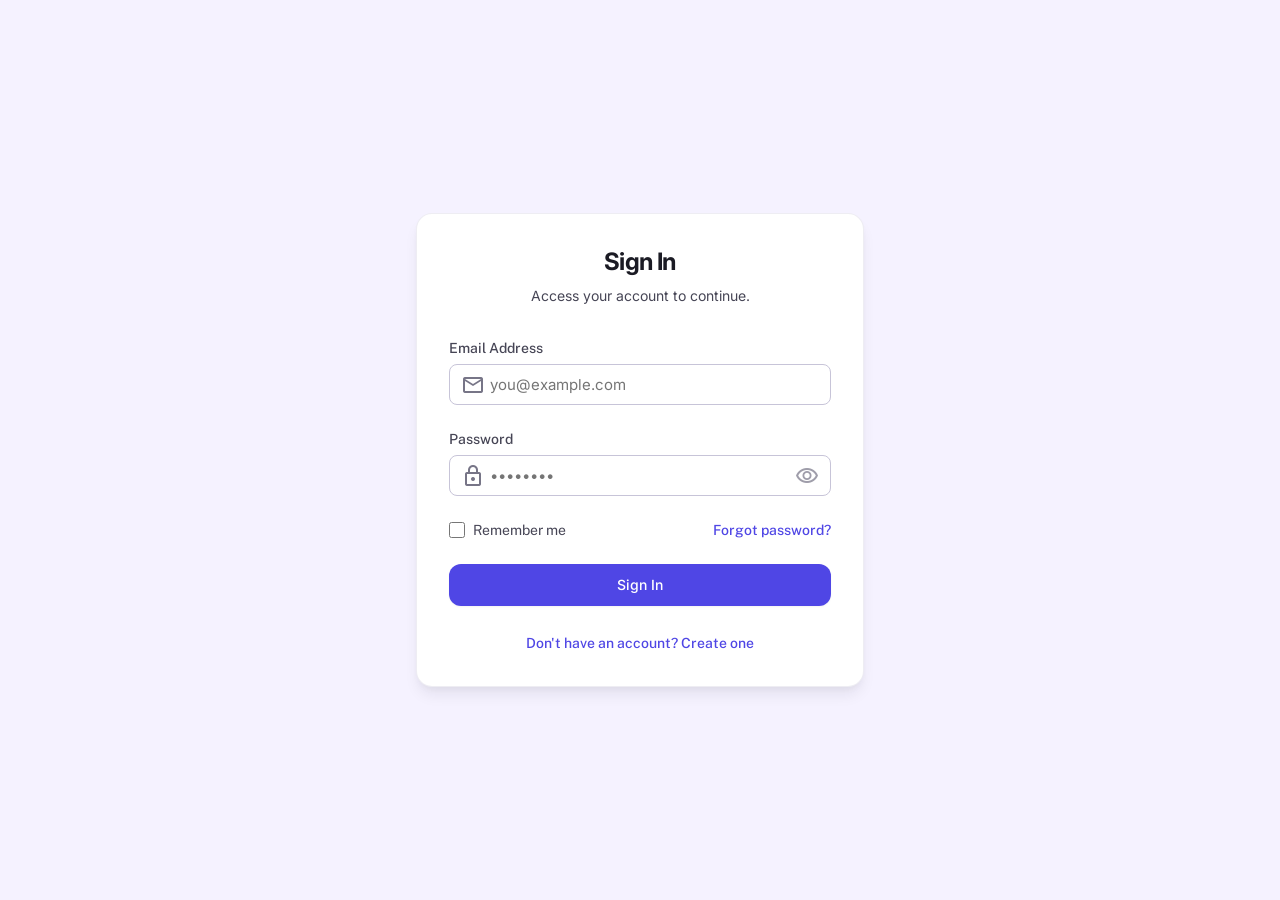
==== commit f7476281: "Commit" ====
--- a/dashboard.html
+++ b/dashboard.html
@@ -11,22 +11,22 @@
 <title>Dashboard</title>
 <link href="https://fonts.googleapis.com/css2?family=Material+Symbols+Outlined:wght,FILL@100..700,0..1&amp;display=swap" rel="stylesheet"/>
 <link href="https://fonts.googleapis.com/css2?family=Inter:wght@400;500;600;700;800;900&amp;family=Public+Sans:wght@400;500;600;700&amp;display=swap" rel="stylesheet"/>
-<link href="https://fonts.googleapis.com/css2?family=Material+Symbols+Outlined:wght,FILL@100..700,0..1&amp;display=swap" rel="stylesheet"/>
 </head>
 <body class="bg-background text-on-background font-body h-screen flex flex-row overflow-hidden">
 <div id="sidebar-backdrop" class="fixed top-16 bottom-0 left-0 right-0 md:inset-0 bg-gray-900/50 backdrop-blur-md z-40 hidden md:hidden transition-opacity duration-300 opacity-0"></div>
 <!-- Left Sidebar (Collapsible on Desktop, Slide-over on Mobile) -->
-<aside id="app-sidebar" class="dashboard-sidebar fixed md:static top-16 bottom-0 md:inset-y-0 left-0 z-50 bg-white flex flex-col h-[calc(100vh-4rem)] md:h-full shrink-0 shadow-xl md:shadow-none transition-all duration-300 ease-in-out overflow-hidden w-72 border-r border-slate-200 -translate-x-full md:translate-x-0 opacity-100">
-    <div class="px-5 pt-6 pb-5 border-b border-slate-200">
-        <div class="sidebar-brand-card rounded-[2rem] p-6 flex flex-col items-center text-center gap-3">
-            <span class="sidebar-brand-icon inline-flex items-center justify-center w-14 h-14 rounded-[1.75rem] bg-slate-100 text-primary text-2xl shadow-sm">
-                <span class="material-symbols-outlined">account_balance</span>
-            </span>
-            <p id="sidebar-brand-title" class="text-sm font-semibold text-slate-950 truncate">Subsystem</p>
-            <p id="sidebar-brand-category" class="text-xs text-slate-500 mt-1 truncate">Select a subsystem</p>
-        </div>
-    </div>
-    <nav class="flex-1 overflow-y-auto px-5 py-6 space-y-3">
+<aside id="app-sidebar" class="sidebar w-72 bg-surface border-r border-outline-variant/30 flex flex-col shrink-0 transition-all duration-300 relative">
+    <div id="sidebar-resize-handle" class="absolute right-0 top-0 bottom-0 w-1 cursor-col-resize hover:bg-primary/20 z-40"></div>
+    <nav class="flex-1 flex flex-col overflow-y-auto overflow-x-hidden">
+        <div class="sidebar-brand-section">
+            <div class="sidebar-brand-card">
+                <div class="sidebar-brand-icon w-10 h-10 rounded-xl flex items-center justify-center shrink-0">
+                    <span class="material-symbols-outlined text-primary text-xl">inventory_2</span>
+                </div>
+                <div class="sidebar-brand-title" id="sidebar-brand-title">Supply Chain</div>
+                <div class="sidebar-brand-subtitle" id="sidebar-brand-category">Management System</div>
+            </div>
+        </div>
         <a id="sidebar-dashboard-link" class="sidebar-main-link active" href="dashboard.html?subsystem=supply-chain">
             <span class="sidebar-main-link-icon material-symbols-outlined">dashboard</span>
             <span class="font-label font-medium text-sm">Dashboard</span>
@@ -51,7 +51,10 @@
 </div>
 
 <!-- Right Side: Profile Dropdown -->
-<div class="relative flex items-center">
+<div class="relative flex items-center gap-2">
+  <button type="button" class="p-2 rounded-full hover:bg-surface-container-low transition-colors focus:outline-none border border-transparent hover:border-outline-variant/30 cursor-pointer" title="Notifications">
+    <span class="material-symbols-outlined text-on-surface-variant text-xl">notifications</span>
+  </button>
   <button id="profile-dropdown-toggle" type="button" class="flex items-center gap-3 p-1.5 rounded-full hover:bg-surface-container-low transition-colors focus:outline-none border border-transparent hover:border-outline-variant/30 cursor-pointer" aria-expanded="false" title="Account Menu">
     <div class="w-9 h-9 rounded-full bg-primary-container/30 border border-primary/20 flex items-center justify-center text-primary font-bold text-sm shadow-2xs shrink-0 overflow-hidden">
       <img src="/SupplyChain/Image/profile.jpg" alt="User profile" class="w-full h-full object-cover" onerror="this.style.display='none'; this.nextElementSibling.style.display='flex';" />
--- a/app.css
+++ b/app.css
@@ -1577,7 +1577,7 @@
 }
 
 .sidebar-brand-section {
-  padding: 1.5rem 1.25rem 1.25rem;
+  padding: 1rem 1rem 0.75rem;
   border-bottom: 1px solid #e2e8f0;
   flex-shrink: 0;
 }
@@ -1585,17 +1585,17 @@
 .sidebar-brand-card {
   background: #f8fbff;
   border: 1px solid rgba(148, 163, 184, 0.18);
-  border-radius: 2rem;
-  padding: 1.5rem;
+  border-radius: 1.5rem;
+  padding: 0.85rem;
   display: flex;
   flex-direction: column;
   align-items: center;
   text-align: center;
-  gap: 0.75rem;
+  gap: 0.5rem;
 }
 
 .sidebar-brand-card .sidebar-brand-title {
-  font-size: 0.875rem;
+  font-size: 0.8rem;
   font-weight: 600;
   color: #020617;
   width: 100%;
@@ -1605,9 +1605,9 @@
 }
 
 .sidebar-brand-card .sidebar-brand-subtitle {
-  font-size: 0.75rem;
+  font-size: 0.7rem;
   color: #64748b;
-  margin-top: 0.25rem;
+  margin-top: 0.15rem;
   overflow: hidden;
   text-overflow: ellipsis;
   white-space: nowrap;
@@ -1634,18 +1634,21 @@
   display: flex;
   align-items: center;
   justify-content: flex-start;
-  gap: 0.85rem;
+  gap: 0.75rem;
   width: 100%;
-  padding: 0.75rem 0.95rem;
+  padding: 0.65rem 0.85rem;
   background: transparent;
   border: 1px solid transparent;
   border-radius: 1.25rem;
   color: #334155;
-  font-size: 0.9rem;
+  font-size: 0.85rem;
   font-weight: 500;
-  line-height: 1.4;
+  line-height: 1.3;
   text-decoration: none;
   transition: background var(--transition-fast), color var(--transition-fast), transform var(--transition-fast);
+  white-space: nowrap;
+  overflow: hidden;
+  text-overflow: ellipsis;
 }
 
 .sidebar-subsystem-link:hover {
@@ -1743,7 +1746,7 @@
   max-height: 0;
   overflow: hidden;
   transition: max-height 0.3s ease-out;
-  padding-left: 2.25rem;
+  padding-left: 2.5rem;
 }
 
 .sidebar-module-group.open .sidebar-submenu {
@@ -1754,19 +1757,22 @@
 .sidebar-submenu-link {
   display: flex;
   align-items: center;
-  gap: 0.75rem;
+  gap: 0.5rem;
   width: 100%;
-  padding: 0.6rem 0.85rem;
-  border-radius: 1.25rem;
+  padding: 0.4rem 0.65rem;
+  border-radius: 1rem;
   border: 1px solid transparent;
   background: transparent;
   color: #64748b;
-  font-size: 0.85rem;
+  font-size: 0.75rem;
   font-weight: 500;
   cursor: pointer;
   transition: background var(--transition-fast), color var(--transition-fast);
   text-decoration: none;
-  margin-top: 0.15rem;
+  margin-top: 0.1rem;
+  white-space: nowrap;
+  overflow: hidden;
+  text-overflow: ellipsis;
 }
 
 .sidebar-submenu-link:hover {
@@ -1850,7 +1856,7 @@
   font-weight: 600;
 }
 
-/* Collapsed sidebar state - hide non-icon elements */
+/* Collapsed sidebar state - hide non-icon elements but keep icons visible */
 .sidebar.w-20 .sidebar-module-toggle span:not(.material-symbols-outlined),
 .sidebar.w-20 .sidebar-chevron,
 .sidebar.w-20 .sidebar-submenu {
@@ -1860,6 +1866,11 @@
 .sidebar.w-20 .sidebar-module-toggle {
   justify-content: center;
   padding: 0.85rem;
+}
+
+.sidebar.w-20 .sidebar-module-toggle .material-symbols-outlined {
+  display: inline-flex !important;
+  font-size: 1.25rem;
 }
 
 .sidebar.w-20 .sidebar-module-group {
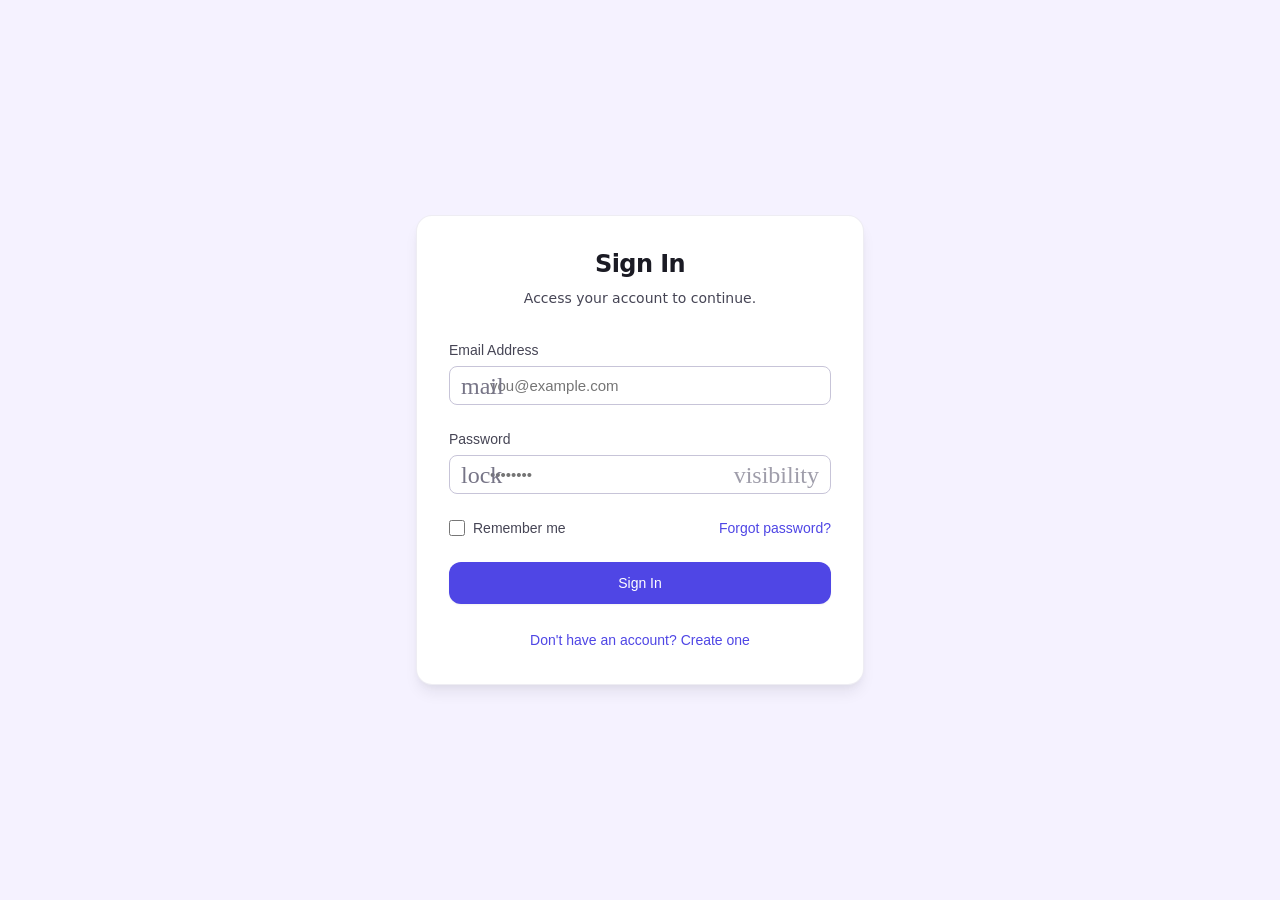
==== commit 6d560b23: "Changes function" ====
--- a/dashboard.html
+++ b/dashboard.html
@@ -15,7 +15,7 @@
 <body class="bg-background text-on-background font-body h-screen flex flex-row overflow-hidden">
 <div id="sidebar-backdrop" class="fixed top-16 bottom-0 left-0 right-0 md:inset-0 bg-gray-900/50 backdrop-blur-md z-40 hidden md:hidden transition-opacity duration-300 opacity-0"></div>
 <!-- Left Sidebar (Collapsible on Desktop, Slide-over on Mobile) -->
-<aside id="app-sidebar" class="sidebar w-72 bg-surface border-r border-outline-variant/30 flex flex-col shrink-0 transition-all duration-300 relative">
+<aside id="app-sidebar" class="sidebar w-72 bg-surface border-r border-outline-variant/30 flex flex-col shrink-0 transition-all duration-300 relative overflow-visible">
     <div id="sidebar-resize-handle" class="absolute right-0 top-0 bottom-0 w-1 cursor-col-resize hover:bg-primary/20 z-40"></div>
     <nav class="flex-1 flex flex-col overflow-y-auto overflow-x-hidden">
         <div class="sidebar-brand-section">
--- a/app.css
+++ b/app.css
@@ -1636,14 +1636,14 @@
   justify-content: flex-start;
   gap: 0.75rem;
   width: 100%;
-  padding: 0.65rem 0.85rem;
+  padding: 0.6rem 0.8rem;
   background: transparent;
   border: 1px solid transparent;
   border-radius: 1.25rem;
   color: #334155;
-  font-size: 0.85rem;
+  font-size: 0.68rem;
   font-weight: 500;
-  line-height: 1.3;
+  line-height: 1.2;
   text-decoration: none;
   transition: background var(--transition-fast), color var(--transition-fast), transform var(--transition-fast);
   white-space: nowrap;
@@ -1857,30 +1857,68 @@
 }
 
 /* Collapsed sidebar state - hide non-icon elements but keep icons visible */
-.sidebar.w-20 .sidebar-module-toggle span:not(.material-symbols-outlined),
+.sidebar.w-20 .sidebar-module-toggle > span:not(.material-symbols-outlined),
 .sidebar.w-20 .sidebar-chevron,
-.sidebar.w-20 .sidebar-submenu {
-  display: none;
-}
-
-.sidebar.w-20 .sidebar-module-toggle {
+.sidebar.w-20 .sidebar-submenu,
+.sidebar.w-20 .sidebar-brand-title,
+.sidebar.w-20 .sidebar-brand-subtitle,
+.sidebar.w-20 .sidebar-main-link span:not(.material-symbols-outlined),
+.dashboard-sidebar.w-20 .sidebar-module-toggle > span:not(.material-symbols-outlined),
+.dashboard-sidebar.w-20 .sidebar-chevron,
+.dashboard-sidebar.w-20 .sidebar-submenu,
+.dashboard-sidebar.w-20 .sidebar-brand-title,
+.dashboard-sidebar.w-20 .sidebar-brand-subtitle,
+.dashboard-sidebar.w-20 .sidebar-main-link span:not(.material-symbols-outlined) {
+  display: none !important;
+}
+
+.sidebar.w-20 .sidebar-module-toggle,
+.dashboard-sidebar.w-20 .sidebar-module-toggle {
   justify-content: center;
   padding: 0.85rem;
 }
 
-.sidebar.w-20 .sidebar-module-toggle .material-symbols-outlined {
+.sidebar.w-20 .sidebar-module-toggle .material-symbols-outlined,
+.sidebar.w-20 .sidebar-subsystem-link .material-symbols-outlined,
+.sidebar.w-20 .sidebar-main-link .material-symbols-outlined,
+.dashboard-sidebar.w-20 .sidebar-module-toggle .material-symbols-outlined,
+.dashboard-sidebar.w-20 .sidebar-subsystem-link .material-symbols-outlined,
+.dashboard-sidebar.w-20 .sidebar-main-link .material-symbols-outlined {
   display: inline-flex !important;
   font-size: 1.25rem;
 }
 
-.sidebar.w-20 .sidebar-module-group {
+.sidebar.w-20 .sidebar-module-group,
+.dashboard-sidebar.w-20 .sidebar-module-group {
   position: relative;
 }
 
-.sidebar.w-20 .sidebar-module-group:hover .sidebar-flyout-menu {
+.sidebar.w-20 .sidebar-module-group:hover .sidebar-flyout-menu,
+.dashboard-sidebar.w-20 .sidebar-module-group:hover .sidebar-flyout-menu {
   opacity: 1;
   visibility: visible;
   transform: translateX(0);
+}
+
+/* Sidebar resize handle */
+#sidebar-resize-handle {
+  position: absolute;
+  right: 0;
+  top: 0;
+  bottom: 0;
+  width: 4px;
+  cursor: col-resize;
+  background: transparent;
+  transition: background 0.2s;
+  z-index: 50;
+}
+
+#sidebar-resize-handle:hover {
+  background: rgba(59, 130, 246, 0.3);
+}
+
+#sidebar-resize-handle:active {
+  background: rgba(59, 130, 246, 0.5);
 }
 
 .sidebar-main-link {
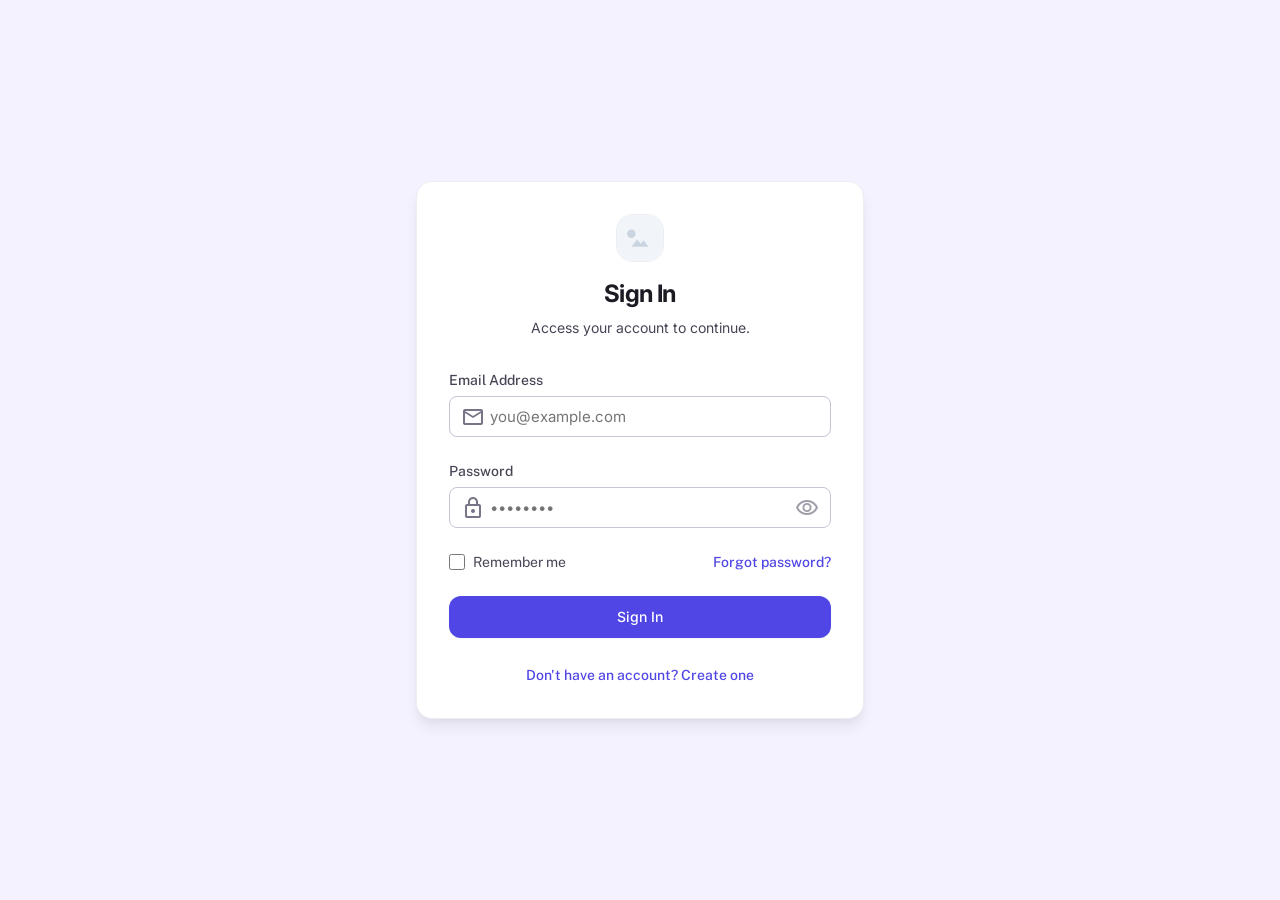
==== commit fc12cd4f: "New Edit" ====
--- a/dashboard.html
+++ b/dashboard.html
@@ -139,6 +139,61 @@
 <div id="dashboard-critical-alerts" class="hidden"></div>
 <!-- Stat Cards Grid -->
 <div id="dashboard-stats-grid" class="grid grid-cols-1 sm:grid-cols-2 lg:grid-cols-4 gap-6"></div>
+
+<!-- Inventory Overview Section -->
+<div class="bg-white rounded-xl shadow-sm border border-slate-200 overflow-hidden">
+    <div class="px-6 py-4 border-b border-slate-200 flex justify-between items-center">
+        <h2 class="text-sm font-bold text-slate-900">Inventory Overview</h2>
+        <a href="inventory_dashboard.php" class="text-xs font-semibold text-primary hover:text-primary-container transition-colors flex items-center gap-1">
+            View Full Dashboard <span class="material-symbols-outlined text-sm">arrow_forward</span>
+        </a>
+    </div>
+    <div class="p-6">
+        <div class="grid grid-cols-1 md:grid-cols-3 gap-4">
+            <div class="bg-slate-50 rounded-lg p-4 border border-slate-100">
+                <div class="flex items-center justify-between">
+                    <div>
+                        <p class="text-xs text-slate-500 font-medium">Total Products</p>
+                        <p class="text-2xl font-bold text-slate-900 mt-1">—</p>
+                    </div>
+                    <div class="w-10 h-10 rounded-full bg-blue-100 flex items-center justify-center">
+                        <span class="material-symbols-outlined text-blue-600">inventory</span>
+                    </div>
+                </div>
+            </div>
+            <div class="bg-slate-50 rounded-lg p-4 border border-slate-100">
+                <div class="flex items-center justify-between">
+                    <div>
+                        <p class="text-xs text-slate-500 font-medium">Total Quantity</p>
+                        <p class="text-2xl font-bold text-slate-900 mt-1">—</p>
+                    </div>
+                    <div class="w-10 h-10 rounded-full bg-emerald-100 flex items-center justify-center">
+                        <span class="material-symbols-outlined text-emerald-600">stacks</span>
+                    </div>
+                </div>
+            </div>
+            <div class="bg-slate-50 rounded-lg p-4 border border-slate-100">
+                <div class="flex items-center justify-between">
+                    <div>
+                        <p class="text-xs text-slate-500 font-medium">Total Value</p>
+                        <p class="text-2xl font-bold text-slate-900 mt-1">—</p>
+                    </div>
+                    <div class="w-10 h-10 rounded-full bg-purple-100 flex items-center justify-center">
+                        <span class="material-symbols-outlined text-purple-600">payments</span>
+                    </div>
+                </div>
+            </div>
+        </div>
+        <div class="mt-4 flex gap-3">
+            <a href="inventory.php" class="flex-1 text-center px-4 py-2 bg-primary text-white rounded-lg text-xs font-semibold hover:bg-primary/90 transition shadow-sm">
+                Manage Inventory
+            </a>
+            <a href="warehouse.php" class="flex-1 text-center px-4 py-2 bg-indigo-600 text-white rounded-lg text-xs font-semibold hover:bg-indigo-700 transition shadow-sm">
+                Warehouse Zones
+            </a>
+        </div>
+    </div>
+</div>
 <div id="dashboard-charts" class="grid grid-cols-1 lg:grid-cols-[1.8fr_1fr] gap-6">
     <div id="dashboard-chart-overview" class="dashboard-card bg-white shadow-sm border border-slate-200"></div>
     <div id="dashboard-chart-breakdown" class="dashboard-card bg-white shadow-sm border border-slate-200"></div>
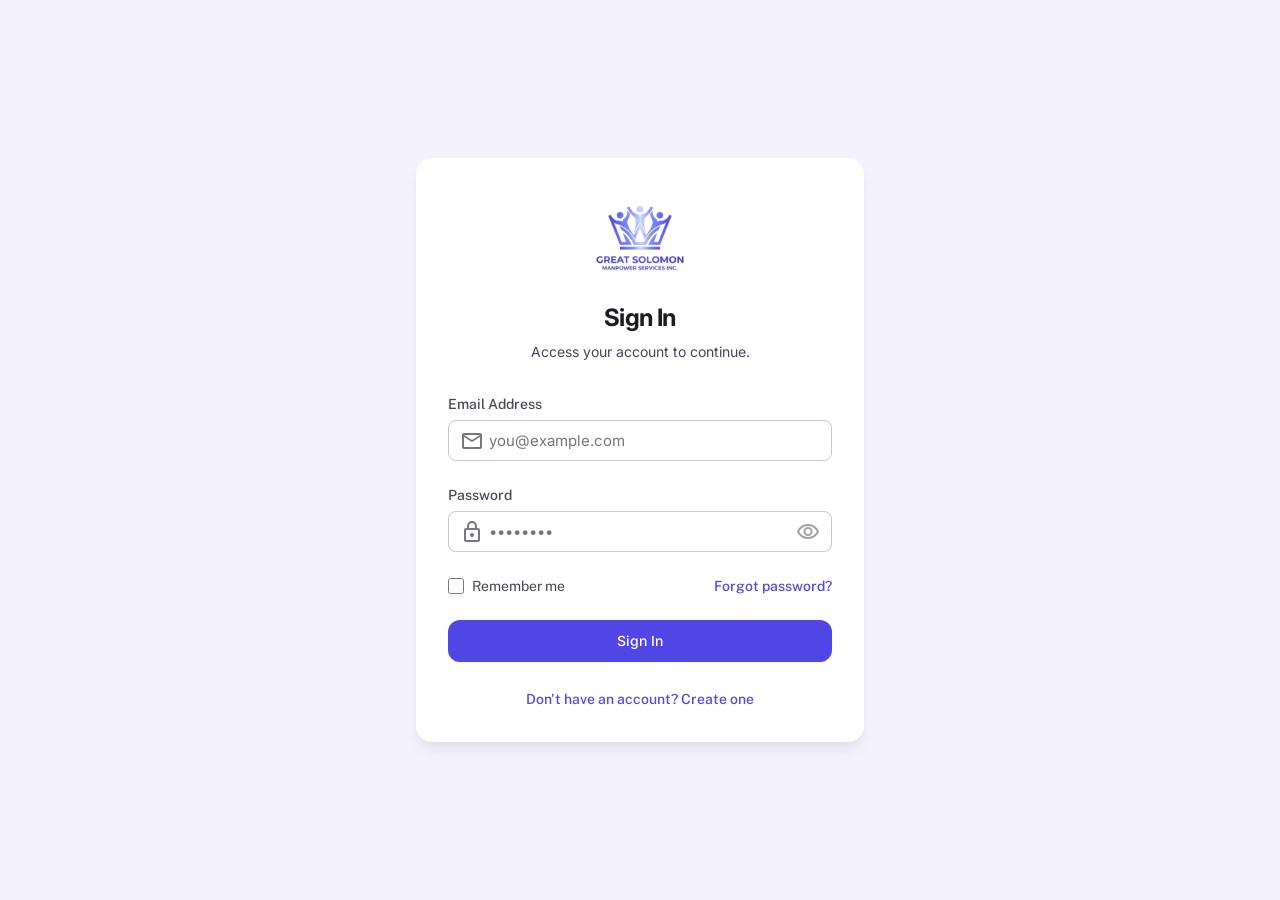
==== commit 9722cb37: "Logo Fixing" ====
--- a/dashboard.html
+++ b/dashboard.html
@@ -42,7 +42,7 @@
 <header class="bg-surface/80 backdrop-blur-md shadow-sm border-b border-outline-variant/30 flex justify-between items-center h-16 px-6 w-full z-30 shrink-0">
 <div class="flex items-center gap-3">
 <!-- Small Logo and Separator (Responsive across all screen sizes) -->
-<img src="data:image/svg+xml,%3Csvg xmlns='http://www.w3.org/2000/svg' width='32' height='32' viewBox='0 0 32 32'%3E%3Crect width='32' height='32' rx='8' fill='%23f1f5f9'/%3E%3Cpath d='M10 16a3 3 0 1 1 0-6 3 3 0 0 1 0 6zm12 6H10l4-5 2.5 3 2-2.5 3.5 4.5z' fill='%23cbd5e1'/%3E%3C/svg%3E" alt="Logo" class="w-8 h-8 rounded-lg object-cover border border-outline-variant/30 shadow-2xs shrink-0">
+<img src="img/logo.png" alt="Supply Chain Logo" class="w-10 h-10 rounded-lg object-cover shrink-0">
 <span class="text-outline-variant font-light select-none">|</span>
 <!-- Responsive Sidebar Toggle Button -->
 <button id="desktop-sidebar-toggle" type="button" class="flex items-center justify-center p-2 rounded-xl text-on-surface-variant hover:text-on-surface hover:bg-surface-container-low focus:outline-none transition border border-outline-variant/30 shrink-0 min-w-[2.5rem] min-h-[2.5rem]" title="Close Sidebar">
--- a/app.css
+++ b/app.css
@@ -1881,9 +1881,11 @@
 .sidebar.w-20 .sidebar-module-toggle .material-symbols-outlined,
 .sidebar.w-20 .sidebar-subsystem-link .material-symbols-outlined,
 .sidebar.w-20 .sidebar-main-link .material-symbols-outlined,
+.sidebar.w-20 .material-symbols-outlined,
 .dashboard-sidebar.w-20 .sidebar-module-toggle .material-symbols-outlined,
 .dashboard-sidebar.w-20 .sidebar-subsystem-link .material-symbols-outlined,
-.dashboard-sidebar.w-20 .sidebar-main-link .material-symbols-outlined {
+.dashboard-sidebar.w-20 .sidebar-main-link .material-symbols-outlined,
+.dashboard-sidebar.w-20 .material-symbols-outlined {
   display: inline-flex !important;
   font-size: 1.25rem;
 }
